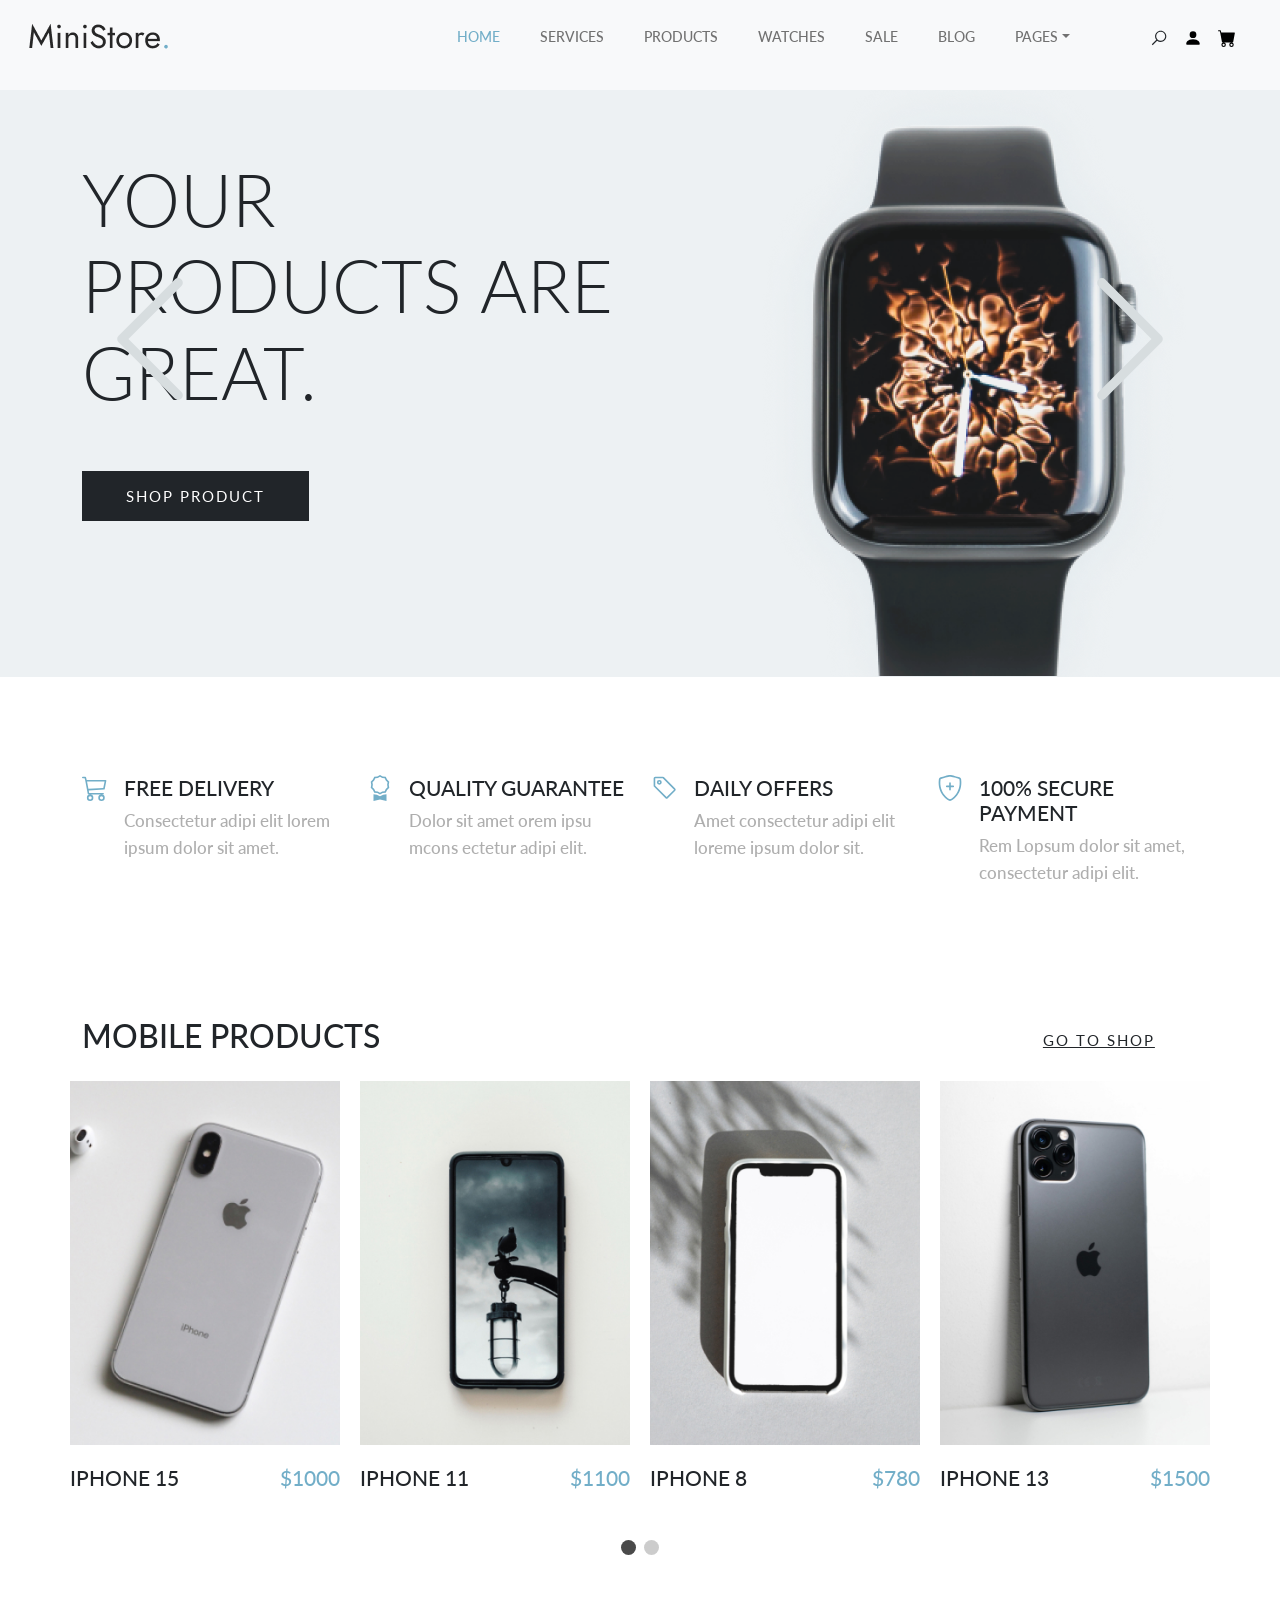
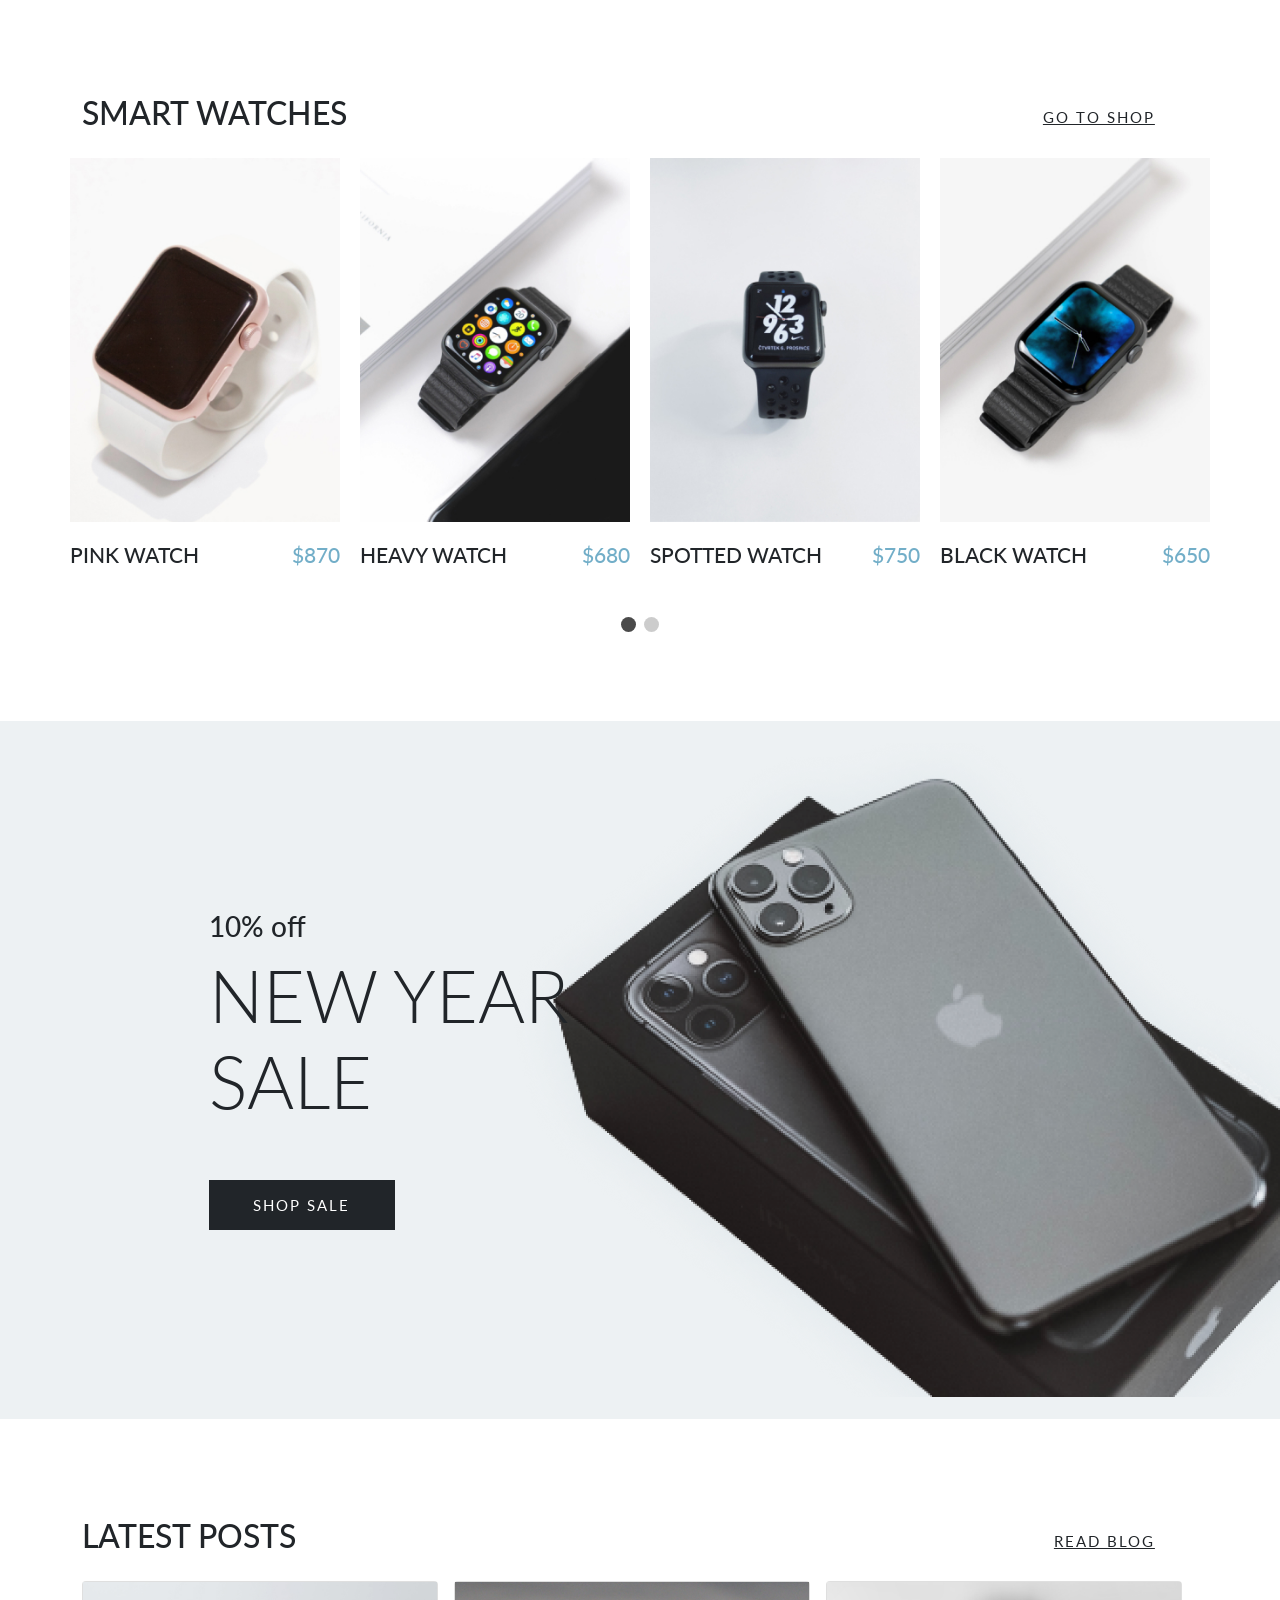
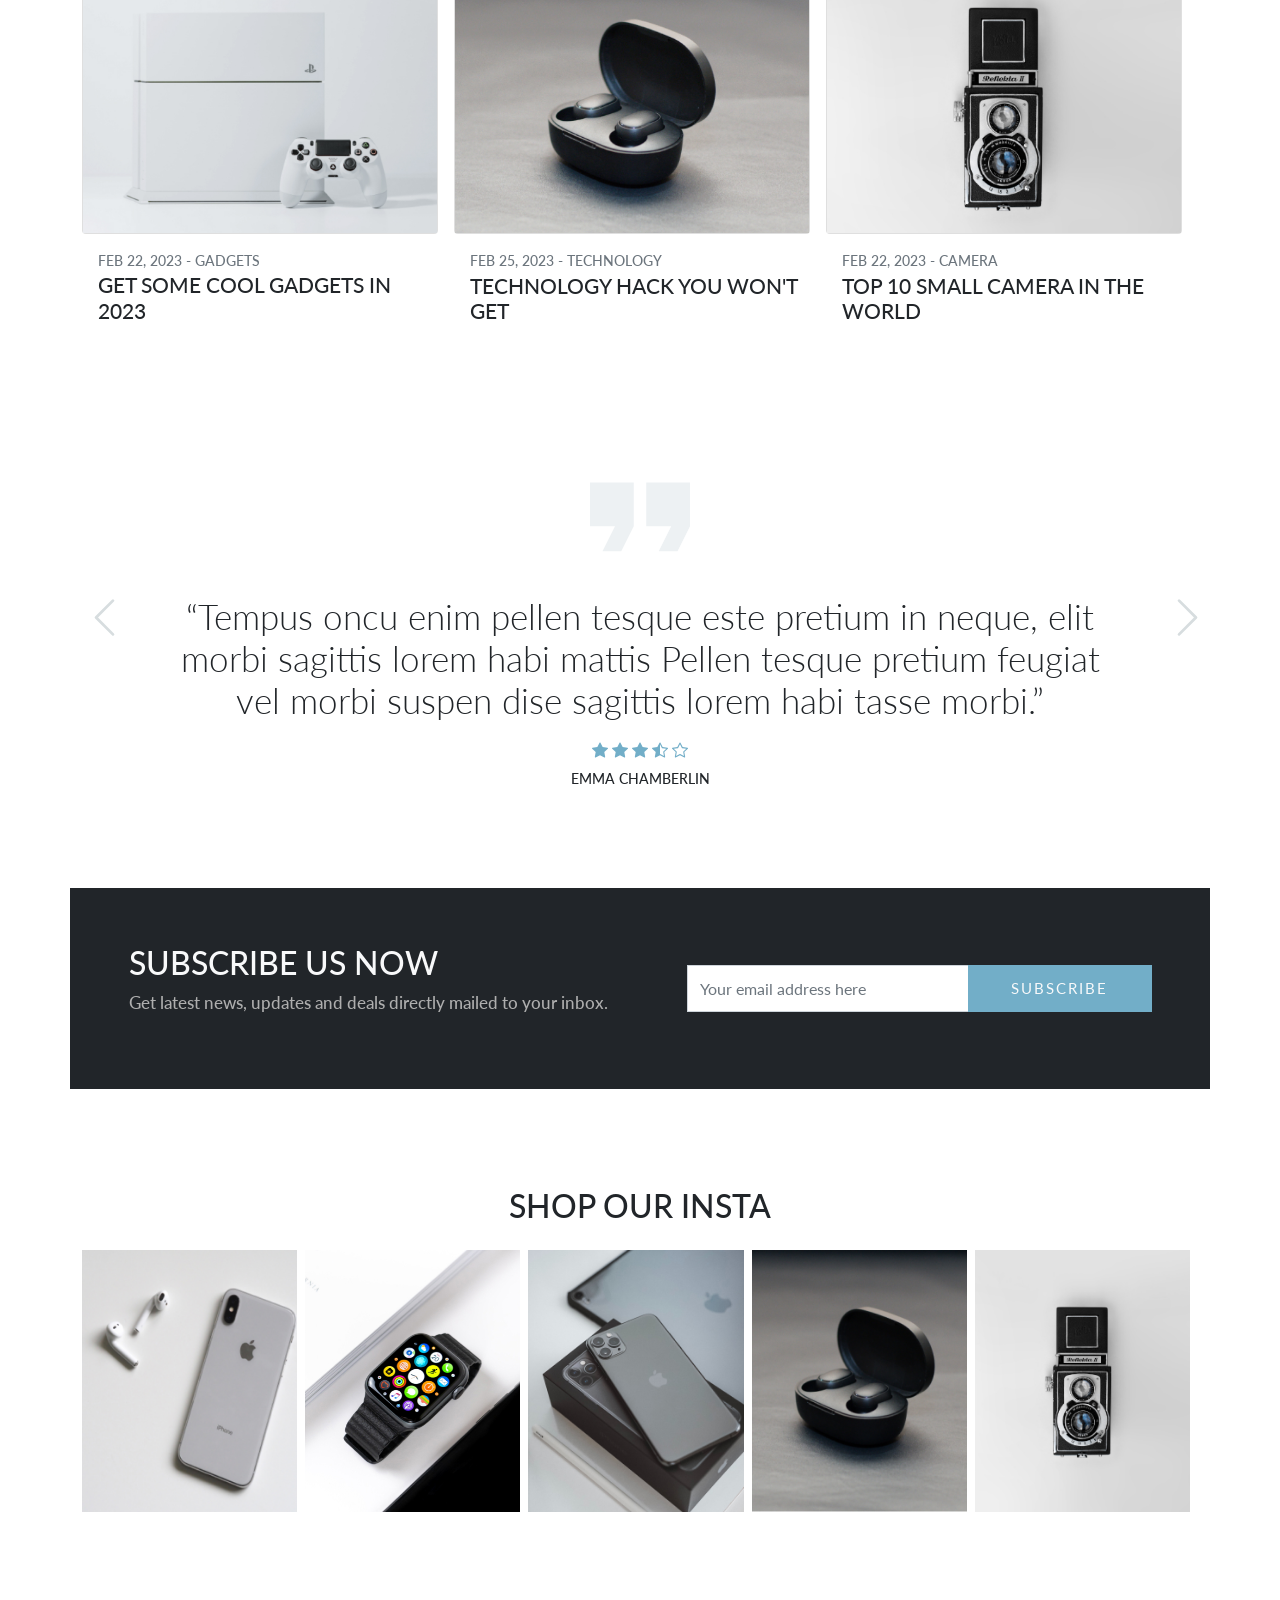
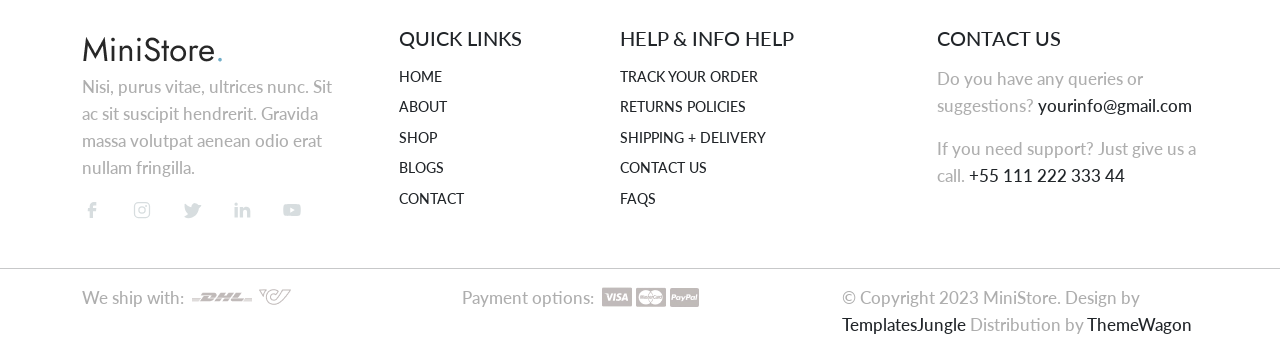
==== index.html @ c38bb68c "original website" ====
<!DOCTYPE html>
<html>
  <head>
    <title>FDU Store</title>
    <meta charset="utf-8" />
    <meta http-equiv="X-UA-Compatible" content="IE=edge" />
    <meta name="viewport" content="width=device-width, initial-scale=1.0" />
    <meta name="format-detection" content="telephone=no" />
    <meta name="apple-mobile-web-app-capable" content="yes" />
    <meta name="author" content="" />
    <meta name="keywords" content="" />
    <meta name="description" content="" />
    <link rel="stylesheet" type="text/css" href="css/bootstrap.min.css" />
    <link rel="stylesheet" type="text/css" href="style.css" />
    <link
      rel="stylesheet"
      href="https://cdn.jsdelivr.net/npm/swiper@9/swiper-bundle.min.css"
    />
    <link rel="preconnect" href="https://fonts.googleapis.com" />
    <link rel="preconnect" href="https://fonts.gstatic.com" crossorigin />
    <link
      href="https://fonts.googleapis.com/css2?family=Jost:wght@300;400;500&family=Lato:wght@300;400;700&display=swap"
      rel="stylesheet"
    />
    <!-- script
    ================================================== -->
    <script src="js/modernizr.js"></script>
  </head>
  <body
    data-bs-spy="scroll"
    data-bs-target="#navbar"
    data-bs-root-margin="0px 0px -40%"
    data-bs-smooth-scroll="true"
    tabindex="0"
  >
    <svg xmlns="http://www.w3.org/2000/svg" style="display: none">
      <symbol
        id="search"
        xmlns="http://www.w3.org/2000/svg"
        viewBox="0 0 32 32"
      >
        <title>Search</title>
        <path
          fill="currentColor"
          d="M19 3C13.488 3 9 7.488 9 13c0 2.395.84 4.59 2.25 6.313L3.281 27.28l1.439 1.44l7.968-7.969A9.922 9.922 0 0 0 19 23c5.512 0 10-4.488 10-10S24.512 3 19 3zm0 2c4.43 0 8 3.57 8 8s-3.57 8-8 8s-8-3.57-8-8s3.57-8 8-8z"
        />
      </symbol>
      <symbol xmlns="http://www.w3.org/2000/svg" id="user" viewBox="0 0 16 16">
        <path
          d="M3 14s-1 0-1-1 1-4 6-4 6 3 6 4-1 1-1 1H3Zm5-6a3 3 0 1 0 0-6 3 3 0 0 0 0 6Z"
        />
      </symbol>
      <symbol xmlns="http://www.w3.org/2000/svg" id="cart" viewBox="0 0 16 16">
        <path
          d="M0 1.5A.5.5 0 0 1 .5 1H2a.5.5 0 0 1 .485.379L2.89 3H14.5a.5.5 0 0 1 .491.592l-1.5 8A.5.5 0 0 1 13 12H4a.5.5 0 0 1-.491-.408L2.01 3.607 1.61 2H.5a.5.5 0 0 1-.5-.5zM5 12a2 2 0 1 0 0 4 2 2 0 0 0 0-4zm7 0a2 2 0 1 0 0 4 2 2 0 0 0 0-4zm-7 1a1 1 0 1 1 0 2 1 1 0 0 1 0-2zm7 0a1 1 0 1 1 0 2 1 1 0 0 1 0-2z"
        />
      </symbol>
      <svg
        xmlns="http://www.w3.org/2000/svg"
        id="chevron-left"
        viewBox="0 0 16 16"
      >
        <path
          fill-rule="evenodd"
          d="M11.354 1.646a.5.5 0 0 1 0 .708L5.707 8l5.647 5.646a.5.5 0 0 1-.708.708l-6-6a.5.5 0 0 1 0-.708l6-6a.5.5 0 0 1 .708 0z"
        />
      </svg>
      <symbol
        xmlns="http://www.w3.org/2000/svg"
        id="chevron-right"
        viewBox="0 0 16 16"
      >
        <path
          fill-rule="evenodd"
          d="M4.646 1.646a.5.5 0 0 1 .708 0l6 6a.5.5 0 0 1 0 .708l-6 6a.5.5 0 0 1-.708-.708L10.293 8 4.646 2.354a.5.5 0 0 1 0-.708z"
        />
      </symbol>
      <symbol
        xmlns="http://www.w3.org/2000/svg"
        id="cart-outline"
        viewBox="0 0 16 16"
      >
        <path
          d="M0 1.5A.5.5 0 0 1 .5 1H2a.5.5 0 0 1 .485.379L2.89 3H14.5a.5.5 0 0 1 .49.598l-1 5a.5.5 0 0 1-.465.401l-9.397.472L4.415 11H13a.5.5 0 0 1 0 1H4a.5.5 0 0 1-.491-.408L2.01 3.607 1.61 2H.5a.5.5 0 0 1-.5-.5zM3.102 4l.84 4.479 9.144-.459L13.89 4H3.102zM5 12a2 2 0 1 0 0 4 2 2 0 0 0 0-4zm7 0a2 2 0 1 0 0 4 2 2 0 0 0 0-4zm-7 1a1 1 0 1 1 0 2 1 1 0 0 1 0-2zm7 0a1 1 0 1 1 0 2 1 1 0 0 1 0-2z"
        />
      </symbol>
      <symbol
        xmlns="http://www.w3.org/2000/svg"
        id="quality"
        viewBox="0 0 16 16"
      >
        <path
          d="M9.669.864 8 0 6.331.864l-1.858.282-.842 1.68-1.337 1.32L2.6 6l-.306 1.854 1.337 1.32.842 1.68 1.858.282L8 12l1.669-.864 1.858-.282.842-1.68 1.337-1.32L13.4 6l.306-1.854-1.337-1.32-.842-1.68L9.669.864zm1.196 1.193.684 1.365 1.086 1.072L12.387 6l.248 1.506-1.086 1.072-.684 1.365-1.51.229L8 10.874l-1.355-.702-1.51-.229-.684-1.365-1.086-1.072L3.614 6l-.25-1.506 1.087-1.072.684-1.365 1.51-.229L8 1.126l1.356.702 1.509.229z"
        />
        <path
          d="M4 11.794V16l4-1 4 1v-4.206l-2.018.306L8 13.126 6.018 12.1 4 11.794z"
        />
      </symbol>
      <symbol
        xmlns="http://www.w3.org/2000/svg"
        id="price-tag"
        viewBox="0 0 16 16"
      >
        <path
          d="M6 4.5a1.5 1.5 0 1 1-3 0 1.5 1.5 0 0 1 3 0zm-1 0a.5.5 0 1 0-1 0 .5.5 0 0 0 1 0z"
        />
        <path
          d="M2 1h4.586a1 1 0 0 1 .707.293l7 7a1 1 0 0 1 0 1.414l-4.586 4.586a1 1 0 0 1-1.414 0l-7-7A1 1 0 0 1 1 6.586V2a1 1 0 0 1 1-1zm0 5.586 7 7L13.586 9l-7-7H2v4.586z"
        />
      </symbol>
      <symbol
        xmlns="http://www.w3.org/2000/svg"
        id="shield-plus"
        viewBox="0 0 16 16"
      >
        <path
          d="M5.338 1.59a61.44 61.44 0 0 0-2.837.856.481.481 0 0 0-.328.39c-.554 4.157.726 7.19 2.253 9.188a10.725 10.725 0 0 0 2.287 2.233c.346.244.652.42.893.533.12.057.218.095.293.118a.55.55 0 0 0 .101.025.615.615 0 0 0 .1-.025c.076-.023.174-.061.294-.118.24-.113.547-.29.893-.533a10.726 10.726 0 0 0 2.287-2.233c1.527-1.997 2.807-5.031 2.253-9.188a.48.48 0 0 0-.328-.39c-.651-.213-1.75-.56-2.837-.855C9.552 1.29 8.531 1.067 8 1.067c-.53 0-1.552.223-2.662.524zM5.072.56C6.157.265 7.31 0 8 0s1.843.265 2.928.56c1.11.3 2.229.655 2.887.87a1.54 1.54 0 0 1 1.044 1.262c.596 4.477-.787 7.795-2.465 9.99a11.775 11.775 0 0 1-2.517 2.453 7.159 7.159 0 0 1-1.048.625c-.28.132-.581.24-.829.24s-.548-.108-.829-.24a7.158 7.158 0 0 1-1.048-.625 11.777 11.777 0 0 1-2.517-2.453C1.928 10.487.545 7.169 1.141 2.692A1.54 1.54 0 0 1 2.185 1.43 62.456 62.456 0 0 1 5.072.56z"
        />
        <path
          d="M8 4.5a.5.5 0 0 1 .5.5v1.5H10a.5.5 0 0 1 0 1H8.5V9a.5.5 0 0 1-1 0V7.5H6a.5.5 0 0 1 0-1h1.5V5a.5.5 0 0 1 .5-.5z"
        />
      </symbol>
      <symbol
        xmlns="http://www.w3.org/2000/svg"
        id="star-fill"
        viewBox="0 0 16 16"
      >
        <path
          d="M3.612 15.443c-.386.198-.824-.149-.746-.592l.83-4.73L.173 6.765c-.329-.314-.158-.888.283-.95l4.898-.696L7.538.792c.197-.39.73-.39.927 0l2.184 4.327 4.898.696c.441.062.612.636.282.95l-3.522 3.356.83 4.73c.078.443-.36.79-.746.592L8 13.187l-4.389 2.256z"
        />
      </symbol>
      <symbol
        xmlns="http://www.w3.org/2000/svg"
        id="star-empty"
        viewBox="0 0 16 16"
      >
        <path
          d="M2.866 14.85c-.078.444.36.791.746.593l4.39-2.256 4.389 2.256c.386.198.824-.149.746-.592l-.83-4.73 3.522-3.356c.33-.314.16-.888-.282-.95l-4.898-.696L8.465.792a.513.513 0 0 0-.927 0L5.354 5.12l-4.898.696c-.441.062-.612.636-.283.95l3.523 3.356-.83 4.73zm4.905-2.767-3.686 1.894.694-3.957a.565.565 0 0 0-.163-.505L1.71 6.745l4.052-.576a.525.525 0 0 0 .393-.288L8 2.223l1.847 3.658a.525.525 0 0 0 .393.288l4.052.575-2.906 2.77a.565.565 0 0 0-.163.506l.694 3.957-3.686-1.894a.503.503 0 0 0-.461 0z"
        />
      </symbol>
      <symbol
        xmlns="http://www.w3.org/2000/svg"
        id="star-half"
        viewBox="0 0 16 16"
      >
        <path
          d="M5.354 5.119 7.538.792A.516.516 0 0 1 8 .5c.183 0 .366.097.465.292l2.184 4.327 4.898.696A.537.537 0 0 1 16 6.32a.548.548 0 0 1-.17.445l-3.523 3.356.83 4.73c.078.443-.36.79-.746.592L8 13.187l-4.389 2.256a.52.52 0 0 1-.146.05c-.342.06-.668-.254-.6-.642l.83-4.73L.173 6.765a.55.55 0 0 1-.172-.403.58.58 0 0 1 .085-.302.513.513 0 0 1 .37-.245l4.898-.696zM8 12.027a.5.5 0 0 1 .232.056l3.686 1.894-.694-3.957a.565.565 0 0 1 .162-.505l2.907-2.77-4.052-.576a.525.525 0 0 1-.393-.288L8.001 2.223 8 2.226v9.8z"
        />
      </symbol>
      <symbol xmlns="http://www.w3.org/2000/svg" id="quote" viewBox="0 0 24 24">
        <path
          fill="currentColor"
          d="m15 17l2-4h-4V6h7v7l-2 4h-3Zm-9 0l2-4H4V6h7v7l-2 4H6Z"
        />
      </symbol>
      <symbol
        xmlns="http://www.w3.org/2000/svg"
        id="facebook"
        viewBox="0 0 24 24"
      >
        <path
          fill="currentColor"
          d="M9.198 21.5h4v-8.01h3.604l.396-3.98h-4V7.5a1 1 0 0 1 1-1h3v-4h-3a5 5 0 0 0-5 5v2.01h-2l-.396 3.98h2.396v8.01Z"
        />
      </symbol>
      <symbol
        xmlns="http://www.w3.org/2000/svg"
        id="youtube"
        viewBox="0 0 32 32"
      >
        <path
          fill="currentColor"
          d="M29.41 9.26a3.5 3.5 0 0 0-2.47-2.47C24.76 6.2 16 6.2 16 6.2s-8.76 0-10.94.59a3.5 3.5 0 0 0-2.47 2.47A36.13 36.13 0 0 0 2 16a36.13 36.13 0 0 0 .59 6.74a3.5 3.5 0 0 0 2.47 2.47c2.18.59 10.94.59 10.94.59s8.76 0 10.94-.59a3.5 3.5 0 0 0 2.47-2.47A36.13 36.13 0 0 0 30 16a36.13 36.13 0 0 0-.59-6.74ZM13.2 20.2v-8.4l7.27 4.2Z"
        />
      </symbol>
      <symbol
        xmlns="http://www.w3.org/2000/svg"
        id="twitter"
        viewBox="0 0 256 256"
      >
        <path
          fill="currentColor"
          d="m245.66 77.66l-29.9 29.9C209.72 177.58 150.67 232 80 232c-14.52 0-26.49-2.3-35.58-6.84c-7.33-3.67-10.33-7.6-11.08-8.72a8 8 0 0 1 3.85-11.93c.26-.1 24.24-9.31 39.47-26.84a110.93 110.93 0 0 1-21.88-24.2c-12.4-18.41-26.28-50.39-22-98.18a8 8 0 0 1 13.65-4.92c.35.35 33.28 33.1 73.54 43.72V88a47.87 47.87 0 0 1 14.36-34.3A46.87 46.87 0 0 1 168.1 40a48.66 48.66 0 0 1 41.47 24H240a8 8 0 0 1 5.66 13.66Z"
        />
      </symbol>
      <symbol
        xmlns="http://www.w3.org/2000/svg"
        id="instagram"
        viewBox="0 0 256 256"
      >
        <path
          fill="currentColor"
          d="M128 80a48 48 0 1 0 48 48a48.05 48.05 0 0 0-48-48Zm0 80a32 32 0 1 1 32-32a32 32 0 0 1-32 32Zm48-136H80a56.06 56.06 0 0 0-56 56v96a56.06 56.06 0 0 0 56 56h96a56.06 56.06 0 0 0 56-56V80a56.06 56.06 0 0 0-56-56Zm40 152a40 40 0 0 1-40 40H80a40 40 0 0 1-40-40V80a40 40 0 0 1 40-40h96a40 40 0 0 1 40 40ZM192 76a12 12 0 1 1-12-12a12 12 0 0 1 12 12Z"
        />
      </symbol>
      <symbol
        xmlns="http://www.w3.org/2000/svg"
        id="linkedin"
        viewBox="0 0 24 24"
      >
        <path
          fill="currentColor"
          d="M6.94 5a2 2 0 1 1-4-.002a2 2 0 0 1 4 .002zM7 8.48H3V21h4V8.48zm6.32 0H9.34V21h3.94v-6.57c0-3.66 4.77-4 4.77 0V21H22v-7.93c0-6.17-7.06-5.94-8.72-2.91l.04-1.68z"
        />
      </symbol>
      <symbol
        xmlns="http://www.w3.org/2000/svg"
        id="nav-icon"
        viewBox="0 0 16 16"
      >
        <path
          d="M14 10.5a.5.5 0 0 0-.5-.5h-3a.5.5 0 0 0 0 1h3a.5.5 0 0 0 .5-.5zm0-3a.5.5 0 0 0-.5-.5h-7a.5.5 0 0 0 0 1h7a.5.5 0 0 0 .5-.5zm0-3a.5.5 0 0 0-.5-.5h-11a.5.5 0 0 0 0 1h11a.5.5 0 0 0 .5-.5z"
        />
      </symbol>
      <symbol xmlns="http://www.w3.org/2000/svg" id="close" viewBox="0 0 16 16">
        <path
          d="M2.146 2.854a.5.5 0 1 1 .708-.708L8 7.293l5.146-5.147a.5.5 0 0 1 .708.708L8.707 8l5.147 5.146a.5.5 0 0 1-.708.708L8 8.707l-5.146 5.147a.5.5 0 0 1-.708-.708L7.293 8 2.146 2.854Z"
        />
      </symbol>
      <symbol
        xmlns="http://www.w3.org/2000/svg"
        id="navbar-icon"
        viewBox="0 0 16 16"
      >
        <path
          d="M14 10.5a.5.5 0 0 0-.5-.5h-3a.5.5 0 0 0 0 1h3a.5.5 0 0 0 .5-.5zm0-3a.5.5 0 0 0-.5-.5h-7a.5.5 0 0 0 0 1h7a.5.5 0 0 0 .5-.5zm0-3a.5.5 0 0 0-.5-.5h-11a.5.5 0 0 0 0 1h11a.5.5 0 0 0 .5-.5z"
        />
      </symbol>
    </svg>

    <div class="search-popup">
      <div class="search-popup-container">
        <form role="search" method="get" class="search-form" action="">
          <input
            type="search"
            id="search-form"
            class="search-field"
            placeholder="Type and press enter"
            value=""
            name="s"
          />
          <button type="submit" class="search-submit">
            <svg class="search"><use xlink:href="#search"></use></svg>
          </button>
        </form>

        <h5 class="cat-list-title">Browse Categories</h5>

        <ul class="cat-list">
          <li class="cat-list-item">
            <a href="#" title="Mobile Phones">Mobile Phones</a>
          </li>
          <li class="cat-list-item">
            <a href="#" title="Smart Watches">Smart Watches</a>
          </li>
          <li class="cat-list-item">
            <a href="#" title="Headphones">Headphones</a>
          </li>
          <li class="cat-list-item">
            <a href="#" title="Accessories">Accessories</a>
          </li>
          <li class="cat-list-item">
            <a href="#" title="Monitors">Monitors</a>
          </li>
          <li class="cat-list-item">
            <a href="#" title="Speakers">Speakers</a>
          </li>
          <li class="cat-list-item">
            <a href="#" title="Memory Cards">Memory Cards</a>
          </li>
        </ul>
      </div>
    </div>

    <header
      id="header"
      class="site-header header-scrolled position-fixed text-black bg-light"
    >
      <nav id="header-nav" class="navbar navbar-expand-lg px-3 mb-3">
        <div class="container-fluid">
          <a class="navbar-brand" href="index.html">
            <img src="images/main-logo.png" class="logo" />
          </a>
          <button
            class="navbar-toggler d-flex d-lg-none order-3 p-2"
            type="button"
            data-bs-toggle="offcanvas"
            data-bs-target="#bdNavbar"
            aria-controls="bdNavbar"
            aria-expanded="false"
            aria-label="Toggle navigation"
          >
            <svg class="navbar-icon">
              <use xlink:href="#navbar-icon"></use>
            </svg>
          </button>
          <div
            class="offcanvas offcanvas-end"
            tabindex="-1"
            id="bdNavbar"
            aria-labelledby="bdNavbarOffcanvasLabel"
          >
            <div class="offcanvas-header px-4 pb-0">
              <a class="navbar-brand" href="index.html">
                <img src="images/main-logo.png" class="logo" />
              </a>
              <button
                type="button"
                class="btn-close btn-close-black"
                data-bs-dismiss="offcanvas"
                aria-label="Close"
                data-bs-target="#bdNavbar"
              ></button>
            </div>
            <div class="offcanvas-body">
              <ul
                id="navbar"
                class="navbar-nav text-uppercase justify-content-end align-items-center flex-grow-1 pe-3"
              >
                <li class="nav-item">
                  <a class="nav-link me-4 active" href="#billboard">Home</a>
                </li>
                <li class="nav-item">
                  <a class="nav-link me-4" href="#company-services">Services</a>
                </li>
                <li class="nav-item">
                  <a class="nav-link me-4" href="#mobile-products">Products</a>
                </li>
                <li class="nav-item">
                  <a class="nav-link me-4" href="#smart-watches">Watches</a>
                </li>
                <li class="nav-item">
                  <a class="nav-link me-4" href="#yearly-sale">Sale</a>
                </li>
                <li class="nav-item">
                  <a class="nav-link me-4" href="#latest-blog">Blog</a>
                </li>
                <li class="nav-item dropdown">
                  <a
                    class="nav-link me-4 dropdown-toggle link-dark"
                    data-bs-toggle="dropdown"
                    href="#"
                    role="button"
                    aria-expanded="false"
                    >Pages</a
                  >
                  <ul class="dropdown-menu">
                    <li>
                      <a href="about.html" class="dropdown-item">About</a>
                    </li>
                    <li>
                      <a href="blog.html" class="dropdown-item">Blog</a>
                    </li>
                    <li>
                      <a href="shop.html" class="dropdown-item">Shop</a>
                    </li>
                    <li>
                      <a href="cart.html" class="dropdown-item">Cart</a>
                    </li>
                    <li>
                      <a href="checkout.html" class="dropdown-item">Checkout</a>
                    </li>
                    <li>
                      <a href="single-post.html" class="dropdown-item"
                        >Single Post</a
                      >
                    </li>
                    <li>
                      <a href="single-product.html" class="dropdown-item"
                        >Single Product</a
                      >
                    </li>
                    <li>
                      <a href="contact.html" class="dropdown-item">Contact</a>
                    </li>
                  </ul>
                </li>
                <li class="nav-item">
                  <div class="user-items ps-5">
                    <ul class="d-flex justify-content-end list-unstyled">
                      <li class="search-item pe-3">
                        <a href="#" class="search-button">
                          <svg class="search">
                            <use xlink:href="#search"></use>
                          </svg>
                        </a>
                      </li>
                      <li class="pe-3">
                        <a href="#">
                          <svg class="user">
                            <use xlink:href="#user"></use>
                          </svg>
                        </a>
                      </li>
                      <li>
                        <a href="cart.html">
                          <svg class="cart">
                            <use xlink:href="#cart"></use>
                          </svg>
                        </a>
                      </li>
                    </ul>
                  </div>
                </li>
              </ul>
            </div>
          </div>
        </div>
      </nav>
    </header>
    <section
      id="billboard"
      class="position-relative overflow-hidden bg-light-blue"
    >
      <div class="swiper main-swiper">
        <div class="swiper-wrapper">
          <div class="swiper-slide">
            <div class="container">
              <div class="row d-flex align-items-center">
                <div class="col-md-6">
                  <div class="banner-content">
                    <h1 class="display-2 text-uppercase text-dark pb-5">
                      Your Products Are Great.
                    </h1>
                    <a
                      href="shop.html"
                      class="btn btn-medium btn-dark text-uppercase btn-rounded-none"
                      >Shop Product</a
                    >
                  </div>
                </div>
                <div class="col-md-5">
                  <div class="image-holder">
                    <img src="images/banner-image.png" alt="banner" />
                  </div>
                </div>
              </div>
            </div>
          </div>
          <div class="swiper-slide">
            <div class="container">
              <div class="row d-flex flex-wrap align-items-center">
                <div class="col-md-6">
                  <div class="banner-content">
                    <h1 class="display-2 text-uppercase text-dark pb-5">
                      Technology Hack You Won't Get
                    </h1>
                    <a
                      href="shop.html"
                      class="btn btn-medium btn-dark text-uppercase btn-rounded-none"
                      >Shop Product</a
                    >
                  </div>
                </div>
                <div class="col-md-5">
                  <div class="image-holder">
                    <img src="images/banner-image.png" alt="banner" />
                  </div>
                </div>
              </div>
            </div>
          </div>
        </div>
      </div>
      <div class="swiper-icon swiper-arrow swiper-arrow-prev">
        <svg class="chevron-left">
          <use xlink:href="#chevron-left" />
        </svg>
      </div>
      <div class="swiper-icon swiper-arrow swiper-arrow-next">
        <svg class="chevron-right">
          <use xlink:href="#chevron-right" />
        </svg>
      </div>
    </section>
    <section id="company-services" class="padding-large">
      <div class="container">
        <div class="row">
          <div class="col-lg-3 col-md-6 pb-3">
            <div class="icon-box d-flex">
              <div class="icon-box-icon pe-3 pb-3">
                <svg class="cart-outline">
                  <use xlink:href="#cart-outline" />
                </svg>
              </div>
              <div class="icon-box-content">
                <h3 class="card-title text-uppercase text-dark">
                  Free delivery
                </h3>
                <p>Consectetur adipi elit lorem ipsum dolor sit amet.</p>
              </div>
            </div>
          </div>
          <div class="col-lg-3 col-md-6 pb-3">
            <div class="icon-box d-flex">
              <div class="icon-box-icon pe-3 pb-3">
                <svg class="quality">
                  <use xlink:href="#quality" />
                </svg>
              </div>
              <div class="icon-box-content">
                <h3 class="card-title text-uppercase text-dark">
                  Quality guarantee
                </h3>
                <p>Dolor sit amet orem ipsu mcons ectetur adipi elit.</p>
              </div>
            </div>
          </div>
          <div class="col-lg-3 col-md-6 pb-3">
            <div class="icon-box d-flex">
              <div class="icon-box-icon pe-3 pb-3">
                <svg class="price-tag">
                  <use xlink:href="#price-tag" />
                </svg>
              </div>
              <div class="icon-box-content">
                <h3 class="card-title text-uppercase text-dark">
                  Daily offers
                </h3>
                <p>Amet consectetur adipi elit loreme ipsum dolor sit.</p>
              </div>
            </div>
          </div>
          <div class="col-lg-3 col-md-6 pb-3">
            <div class="icon-box d-flex">
              <div class="icon-box-icon pe-3 pb-3">
                <svg class="shield-plus">
                  <use xlink:href="#shield-plus" />
                </svg>
              </div>
              <div class="icon-box-content">
                <h3 class="card-title text-uppercase text-dark">
                  100% secure payment
                </h3>
                <p>Rem Lopsum dolor sit amet, consectetur adipi elit.</p>
              </div>
            </div>
          </div>
        </div>
      </div>
    </section>
    <section
      id="mobile-products"
      class="product-store position-relative padding-large no-padding-top"
    >
      <div class="container">
        <div class="row">
          <div class="display-header d-flex justify-content-between pb-3">
            <h2 class="display-7 text-dark text-uppercase">Mobile Products</h2>
            <div class="btn-right">
              <a
                href="shop.html"
                class="btn btn-medium btn-normal text-uppercase"
                >Go to Shop</a
              >
            </div>
          </div>
          <div class="swiper product-swiper">
            <div class="swiper-wrapper">
              <div class="swiper-slide">
                <div class="product-card position-relative">
                  <div class="image-holder">
                    <img
                      src="images/product-item1.jpg"
                      alt="product-item"
                      class="img-fluid"
                    />
                  </div>
                  <div class="cart-concern position-absolute">
                    <div class="cart-button d-flex">
                      <a href="#" class="btn btn-medium btn-black"
                        >Add to Cart<svg class="cart-outline">
                          <use xlink:href="#cart-outline"></use></svg
                      ></a>
                    </div>
                  </div>
                  <div
                    class="card-detail d-flex justify-content-between align-items-baseline pt-3"
                  >
                    <h3 class="card-title text-uppercase">
                      <a href="#">Iphone 15</a>
                    </h3>
                    <span class="item-price text-primary">$1000</span>
                  </div>
                </div>
              </div>
              <div class="swiper-slide">
                <div class="product-card position-relative">
                  <div class="image-holder">
                    <img
                      src="images/product-item2.jpg"
                      alt="product-item"
                      class="img-fluid"
                    />
                  </div>
                  <div class="cart-concern position-absolute">
                    <div class="cart-button d-flex">
                      <a href="#" class="btn btn-medium btn-black"
                        >Add to Cart<svg class="cart-outline">
                          <use xlink:href="#cart-outline"></use></svg
                      ></a>
                    </div>
                  </div>
                  <div
                    class="card-detail d-flex justify-content-between align-items-baseline pt-3"
                  >
                    <h3 class="card-title text-uppercase">
                      <a href="#">Iphone 11</a>
                    </h3>
                    <span class="item-price text-primary">$1100</span>
                  </div>
                </div>
              </div>
              <div class="swiper-slide">
                <div class="product-card position-relative">
                  <div class="image-holder">
                    <img
                      src="images/product-item3.jpg"
                      alt="product-item"
                      class="img-fluid"
                    />
                  </div>
                  <div class="cart-concern position-absolute">
                    <div class="cart-button d-flex">
                      <a href="#" class="btn btn-medium btn-black"
                        >Add to Cart<svg class="cart-outline">
                          <use xlink:href="#cart-outline"></use></svg
                      ></a>
                    </div>
                  </div>
                  <div
                    class="card-detail d-flex justify-content-between align-items-baseline pt-3"
                  >
                    <h3 class="card-title text-uppercase">
                      <a href="#">Iphone 8</a>
                    </h3>
                    <span class="item-price text-primary">$780</span>
                  </div>
                </div>
              </div>
              <div class="swiper-slide">
                <div class="product-card position-relative">
                  <div class="image-holder">
                    <img
                      src="images/product-item4.jpg"
                      alt="product-item"
                      class="img-fluid"
                    />
                  </div>
                  <div class="cart-concern position-absolute">
                    <div class="cart-button d-flex">
                      <a href="#" class="btn btn-medium btn-black"
                        >Add to Cart<svg class="cart-outline">
                          <use xlink:href="#cart-outline"></use></svg
                      ></a>
                    </div>
                  </div>
                  <div
                    class="card-detail d-flex justify-content-between align-items-baseline pt-3"
                  >
                    <h3 class="card-title text-uppercase">
                      <a href="#">Iphone 13</a>
                    </h3>
                    <span class="item-price text-primary">$1500</span>
                  </div>
                </div>
              </div>
              <div class="swiper-slide">
                <div class="product-card position-relative">
                  <div class="image-holder">
                    <img
                      src="images/product-item5.jpg"
                      alt="product-item"
                      class="img-fluid"
                    />
                  </div>
                  <div class="cart-concern position-absolute">
                    <div class="cart-button d-flex">
                      <a href="#" class="btn btn-medium btn-black"
                        >Add to Cart<svg class="cart-outline">
                          <use xlink:href="#cart-outline"></use></svg
                      ></a>
                    </div>
                  </div>
                  <div
                    class="card-detail d-flex justify-content-between align-items-baseline pt-3"
                  >
                    <h3 class="card-title text-uppercase">
                      <a href="#">Iphone 12</a>
                    </h3>
                    <span class="item-price text-primary">$1300</span>
                  </div>
                </div>
              </div>
            </div>
          </div>
        </div>
      </div>
      <div class="swiper-pagination position-absolute text-center"></div>
    </section>
    <section
      id="smart-watches"
      class="product-store padding-large position-relative"
    >
      <div class="container">
        <div class="row">
          <div class="display-header d-flex justify-content-between pb-3">
            <h2 class="display-7 text-dark text-uppercase">Smart Watches</h2>
            <div class="btn-right">
              <a
                href="shop.html"
                class="btn btn-medium btn-normal text-uppercase"
                >Go to Shop</a
              >
            </div>
          </div>
          <div class="swiper product-watch-swiper">
            <div class="swiper-wrapper">
              <div class="swiper-slide">
                <div class="product-card position-relative">
                  <div class="image-holder">
                    <img
                      src="images/product-item6.jpg"
                      alt="product-item"
                      class="img-fluid"
                    />
                  </div>
                  <div class="cart-concern position-absolute">
                    <div class="cart-button d-flex">
                      <a href="#" class="btn btn-medium btn-black"
                        >Add to Cart<svg class="cart-outline">
                          <use xlink:href="#cart-outline"></use></svg
                      ></a>
                    </div>
                  </div>
                  <div
                    class="card-detail d-flex justify-content-between align-items-baseline pt-3"
                  >
                    <h3 class="card-title text-uppercase">
                      <a href="#">Pink watch</a>
                    </h3>
                    <span class="item-price text-primary">$870</span>
                  </div>
                </div>
              </div>
              <div class="swiper-slide">
                <div class="product-card position-relative">
                  <div class="image-holder">
                    <img
                      src="images/product-item7.jpg"
                      alt="product-item"
                      class="img-fluid"
                    />
                  </div>
                  <div class="cart-concern position-absolute">
                    <div class="cart-button d-flex">
                      <a href="#" class="btn btn-medium btn-black"
                        >Add to Cart<svg class="cart-outline">
                          <use xlink:href="#cart-outline"></use></svg
                      ></a>
                    </div>
                  </div>
                  <div
                    class="card-detail d-flex justify-content-between align-items-baseline pt-3"
                  >
                    <h3 class="card-title text-uppercase">
                      <a href="#">Heavy watch</a>
                    </h3>
                    <span class="item-price text-primary">$680</span>
                  </div>
                </div>
              </div>
              <div class="swiper-slide">
                <div class="product-card position-relative">
                  <div class="image-holder">
                    <img
                      src="images/product-item8.jpg"
                      alt="product-item"
                      class="img-fluid"
                    />
                  </div>
                  <div class="cart-concern position-absolute">
                    <div class="cart-button d-flex">
                      <a href="#" class="btn btn-medium btn-black"
                        >Add to Cart<svg class="cart-outline">
                          <use xlink:href="#cart-outline"></use></svg
                      ></a>
                    </div>
                  </div>
                  <div
                    class="card-detail d-flex justify-content-between align-items-baseline pt-3"
                  >
                    <h3 class="card-title text-uppercase">
                      <a href="#">spotted watch</a>
                    </h3>
                    <span class="item-price text-primary">$750</span>
                  </div>
                </div>
              </div>
              <div class="swiper-slide">
                <div class="product-card position-relative">
                  <div class="image-holder">
                    <img
                      src="images/product-item9.jpg"
                      alt="product-item"
                      class="img-fluid"
                    />
                  </div>
                  <div class="cart-concern position-absolute">
                    <div class="cart-button d-flex">
                      <a href="#" class="btn btn-medium btn-black"
                        >Add to Cart<svg class="cart-outline">
                          <use xlink:href="#cart-outline"></use></svg
                      ></a>
                    </div>
                  </div>
                  <div
                    class="card-detail d-flex justify-content-between align-items-baseline pt-3"
                  >
                    <h3 class="card-title text-uppercase">
                      <a href="#">black watch</a>
                    </h3>
                    <span class="item-price text-primary">$650</span>
                  </div>
                </div>
              </div>
              <div class="swiper-slide">
                <div class="product-card position-relative">
                  <div class="image-holder">
                    <img
                      src="images/product-item10.jpg"
                      alt="product-item"
                      class="img-fluid"
                    />
                  </div>
                  <div class="cart-concern position-absolute">
                    <div class="cart-button d-flex">
                      <a href="#" class="btn btn-medium btn-black"
                        >Add to Cart<svg class="cart-outline">
                          <use xlink:href="#cart-outline"></use></svg
                      ></a>
                    </div>
                  </div>
                  <div class="card-detail d-flex justify-content-between pt-3">
                    <h3 class="card-title text-uppercase">
                      <a href="#">black watch</a>
                    </h3>
                    <span class="item-price text-primary">$750</span>
                  </div>
                </div>
              </div>
            </div>
          </div>
        </div>
      </div>
      <div class="swiper-pagination position-absolute text-center"></div>
    </section>
    <section
      id="yearly-sale"
      class="bg-light-blue overflow-hidden mt-5 padding-xlarge"
      style="
        background-image: url('images/single-image1.png');
        background-position: right;
        background-repeat: no-repeat;
      "
    >
      <div class="row d-flex flex-wrap align-items-center">
        <div class="col-md-6 col-sm-12">
          <div class="text-content offset-4 padding-medium">
            <h3>10% off</h3>
            <h2 class="display-2 pb-5 text-uppercase text-dark">
              New year sale
            </h2>
            <a
              href="shop.html"
              class="btn btn-medium btn-dark text-uppercase btn-rounded-none"
              >Shop Sale</a
            >
          </div>
        </div>
        <div class="col-md-6 col-sm-12"></div>
      </div>
    </section>
    <section id="latest-blog" class="padding-large">
      <div class="container">
        <div class="row">
          <div class="display-header d-flex justify-content-between pb-3">
            <h2 class="display-7 text-dark text-uppercase">Latest Posts</h2>
            <div class="btn-right">
              <a
                href="blog.html"
                class="btn btn-medium btn-normal text-uppercase"
                >Read Blog</a
              >
            </div>
          </div>
          <div class="post-grid d-flex flex-wrap justify-content-between">
            <div class="col-lg-4 col-sm-12">
              <div class="card border-none me-3">
                <div class="card-image">
                  <img src="images/post-item1.jpg" alt="" class="img-fluid" />
                </div>
              </div>
              <div class="card-body text-uppercase">
                <div class="card-meta text-muted">
                  <span class="meta-date">feb 22, 2023</span>
                  <span class="meta-category">- Gadgets</span>
                </div>
                <h3 class="card-title">
                  <a href="#">Get some cool gadgets in 2023</a>
                </h3>
              </div>
            </div>
            <div class="col-lg-4 col-sm-12">
              <div class="card border-none me-3">
                <div class="card-image">
                  <img src="images/post-item2.jpg" alt="" class="img-fluid" />
                </div>
              </div>
              <div class="card-body text-uppercase">
                <div class="card-meta text-muted">
                  <span class="meta-date">feb 25, 2023</span>
                  <span class="meta-category">- Technology</span>
                </div>
                <h3 class="card-title">
                  <a href="#">Technology Hack You Won't Get</a>
                </h3>
              </div>
            </div>
            <div class="col-lg-4 col-sm-12">
              <div class="card border-none me-3">
                <div class="card-image">
                  <img src="images/post-item3.jpg" alt="" class="img-fluid" />
                </div>
              </div>
              <div class="card-body text-uppercase">
                <div class="card-meta text-muted">
                  <span class="meta-date">feb 22, 2023</span>
                  <span class="meta-category">- Camera</span>
                </div>
                <h3 class="card-title">
                  <a href="#">Top 10 Small Camera In The World</a>
                </h3>
              </div>
            </div>
          </div>
        </div>
      </div>
    </section>
    <section id="testimonials" class="position-relative">
      <div class="container">
        <div class="row">
          <div class="review-content position-relative">
            <div
              class="swiper-icon swiper-arrow swiper-arrow-prev position-absolute d-flex align-items-center"
            >
              <svg class="chevron-left">
                <use xlink:href="#chevron-left" />
              </svg>
            </div>
            <div class="swiper testimonial-swiper">
              <div class="quotation text-center">
                <svg class="quote">
                  <use xlink:href="#quote" />
                </svg>
              </div>
              <div class="swiper-wrapper">
                <div
                  class="swiper-slide text-center d-flex justify-content-center"
                >
                  <div class="review-item col-md-10">
                    <i class="icon icon-review"></i>
                    <blockquote>
                      “Tempus oncu enim pellen tesque este pretium in neque,
                      elit morbi sagittis lorem habi mattis Pellen tesque
                      pretium feugiat vel morbi suspen dise sagittis lorem habi
                      tasse morbi.”
                    </blockquote>
                    <div class="rating">
                      <svg class="star star-fill">
                        <use xlink:href="#star-fill"></use>
                      </svg>
                      <svg class="star star-fill">
                        <use xlink:href="#star-fill"></use>
                      </svg>
                      <svg class="star star-fill">
                        <use xlink:href="#star-fill"></use>
                      </svg>
                      <svg class="star star-half">
                        <use xlink:href="#star-half"></use>
                      </svg>
                      <svg class="star star-empty">
                        <use xlink:href="#star-empty"></use>
                      </svg>
                    </div>
                    <div class="author-detail">
                      <div class="name text-dark text-uppercase pt-2">
                        Emma Chamberlin
                      </div>
                    </div>
                  </div>
                </div>
                <div
                  class="swiper-slide text-center d-flex justify-content-center"
                >
                  <div class="review-item col-md-10">
                    <i class="icon icon-review"></i>
                    <blockquote>
                      “A blog is a digital publication that can complement a
                      website or exist independently. A blog may include
                      articles, short posts, listicles, infographics, videos,
                      and other digital content.”
                    </blockquote>
                    <div class="rating">
                      <svg class="star star-fill">
                        <use xlink:href="#star-fill"></use>
                      </svg>
                      <svg class="star star-fill">
                        <use xlink:href="#star-fill"></use>
                      </svg>
                      <svg class="star star-fill">
                        <use xlink:href="#star-fill"></use>
                      </svg>
                      <svg class="star star-half">
                        <use xlink:href="#star-half"></use>
                      </svg>
                      <svg class="star star-empty">
                        <use xlink:href="#star-empty"></use>
                      </svg>
                    </div>
                    <div class="author-detail">
                      <div class="name text-dark text-uppercase pt-2">
                        Jennie Rose
                      </div>
                    </div>
                  </div>
                </div>
              </div>
            </div>
            <div
              class="swiper-icon swiper-arrow swiper-arrow-next position-absolute d-flex align-items-center"
            >
              <svg class="chevron-right">
                <use xlink:href="#chevron-right" />
              </svg>
            </div>
          </div>
        </div>
      </div>
      <div class="swiper-pagination"></div>
    </section>
    <section
      id="subscribe"
      class="container-grid padding-large position-relative overflow-hidden"
    >
      <div class="container">
        <div class="row">
          <div
            class="subscribe-content bg-dark d-flex flex-wrap justify-content-center align-items-center padding-medium"
          >
            <div class="col-md-6 col-sm-12">
              <div class="display-header pe-3">
                <h2 class="display-7 text-uppercase text-light">
                  Subscribe Us Now
                </h2>
                <p>
                  Get latest news, updates and deals directly mailed to your
                  inbox.
                </p>
              </div>
            </div>
            <div class="col-md-5 col-sm-12">
              <form class="subscription-form validate">
                <div class="input-group flex-wrap">
                  <input
                    class="form-control btn-rounded-none"
                    type="email"
                    name="EMAIL"
                    placeholder="Your email address here"
                    required=""
                  />
                  <button
                    class="btn btn-medium btn-primary text-uppercase btn-rounded-none"
                    type="submit"
                    name="subscribe"
                  >
                    Subscribe
                  </button>
                </div>
              </form>
            </div>
          </div>
        </div>
      </div>
    </section>
    <section
      id="instagram"
      class="padding-large overflow-hidden no-padding-top"
    >
      <div class="container">
        <div class="row">
          <div class="display-header text-uppercase text-dark text-center pb-3">
            <h2 class="display-7">Shop Our Insta</h2>
          </div>
          <div class="d-flex flex-wrap">
            <figure class="instagram-item pe-2">
              <a
                href="https://templatesjungle.com/"
                class="image-link position-relative"
              >
                <img
                  src="images/insta-item1.jpg"
                  alt="instagram"
                  class="insta-image"
                />
                <div
                  class="icon-overlay position-absolute d-flex justify-content-center"
                >
                  <svg class="instagram">
                    <use xlink:href="#instagram"></use>
                  </svg>
                </div>
              </a>
            </figure>
            <figure class="instagram-item pe-2">
              <a
                href="https://templatesjungle.com/"
                class="image-link position-relative"
              >
                <img
                  src="images/insta-item2.jpg"
                  alt="instagram"
                  class="insta-image"
                />
                <div
                  class="icon-overlay position-absolute d-flex justify-content-center"
                >
                  <svg class="instagram">
                    <use xlink:href="#instagram"></use>
                  </svg>
                </div>
              </a>
            </figure>
            <figure class="instagram-item pe-2">
              <a
                href="https://templatesjungle.com/"
                class="image-link position-relative"
              >
                <img
                  src="images/insta-item3.jpg"
                  alt="instagram"
                  class="insta-image"
                />
                <div
                  class="icon-overlay position-absolute d-flex justify-content-center"
                >
                  <svg class="instagram">
                    <use xlink:href="#instagram"></use>
                  </svg>
                </div>
              </a>
            </figure>
            <figure class="instagram-item pe-2">
              <a
                href="https://templatesjungle.com/"
                class="image-link position-relative"
              >
                <img
                  src="images/insta-item4.jpg"
                  alt="instagram"
                  class="insta-image"
                />
                <div
                  class="icon-overlay position-absolute d-flex justify-content-center"
                >
                  <svg class="instagram">
                    <use xlink:href="#instagram"></use>
                  </svg>
                </div>
              </a>
            </figure>
            <figure class="instagram-item pe-2">
              <a
                href="https://templatesjungle.com/"
                class="image-link position-relative"
              >
                <img
                  src="images/insta-item5.jpg"
                  alt="instagram"
                  class="insta-image"
                />
                <div
                  class="icon-overlay position-absolute d-flex justify-content-center"
                >
                  <svg class="instagram">
                    <use xlink:href="#instagram"></use>
                  </svg>
                </div>
              </a>
            </figure>
          </div>
        </div>
      </div>
    </section>
    <footer id="footer" class="overflow-hidden">
      <div class="container">
        <div class="row">
          <div class="footer-top-area">
            <div class="row d-flex flex-wrap justify-content-between">
              <div class="col-lg-3 col-sm-6 pb-3">
                <div class="footer-menu">
                  <img src="images/main-logo.png" alt="logo" />
                  <p>
                    Nisi, purus vitae, ultrices nunc. Sit ac sit suscipit
                    hendrerit. Gravida massa volutpat aenean odio erat nullam
                    fringilla.
                  </p>
                  <div class="social-links">
                    <ul class="d-flex list-unstyled">
                      <li>
                        <a href="#">
                          <svg class="facebook">
                            <use xlink:href="#facebook" />
                          </svg>
                        </a>
                      </li>
                      <li>
                        <a href="#">
                          <svg class="instagram">
                            <use xlink:href="#instagram" />
                          </svg>
                        </a>
                      </li>
                      <li>
                        <a href="#">
                          <svg class="twitter">
                            <use xlink:href="#twitter" />
                          </svg>
                        </a>
                      </li>
                      <li>
                        <a href="#">
                          <svg class="linkedin">
                            <use xlink:href="#linkedin" />
                          </svg>
                        </a>
                      </li>
                      <li>
                        <a href="#">
                          <svg class="youtube">
                            <use xlink:href="#youtube" />
                          </svg>
                        </a>
                      </li>
                    </ul>
                  </div>
                </div>
              </div>
              <div class="col-lg-2 col-sm-6 pb-3">
                <div class="footer-menu text-uppercase">
                  <h5 class="widget-title pb-2">Quick Links</h5>
                  <ul class="menu-list list-unstyled text-uppercase">
                    <li class="menu-item pb-2">
                      <a href="#">Home</a>
                    </li>
                    <li class="menu-item pb-2">
                      <a href="#">About</a>
                    </li>
                    <li class="menu-item pb-2">
                      <a href="#">Shop</a>
                    </li>
                    <li class="menu-item pb-2">
                      <a href="#">Blogs</a>
                    </li>
                    <li class="menu-item pb-2">
                      <a href="#">Contact</a>
                    </li>
                  </ul>
                </div>
              </div>
              <div class="col-lg-3 col-sm-6 pb-3">
                <div class="footer-menu text-uppercase">
                  <h5 class="widget-title pb-2">Help & Info Help</h5>
                  <ul class="menu-list list-unstyled">
                    <li class="menu-item pb-2">
                      <a href="#">Track Your Order</a>
                    </li>
                    <li class="menu-item pb-2">
                      <a href="#">Returns Policies</a>
                    </li>
                    <li class="menu-item pb-2">
                      <a href="#">Shipping + Delivery</a>
                    </li>
                    <li class="menu-item pb-2">
                      <a href="#">Contact Us</a>
                    </li>
                    <li class="menu-item pb-2">
                      <a href="#">Faqs</a>
                    </li>
                  </ul>
                </div>
              </div>
              <div class="col-lg-3 col-sm-6 pb-3">
                <div class="footer-menu contact-item">
                  <h5 class="widget-title text-uppercase pb-2">Contact Us</h5>
                  <p>
                    Do you have any queries or suggestions?
                    <a href="mailto:">yourinfo@gmail.com</a>
                  </p>
                  <p>
                    If you need support? Just give us a call.
                    <a href="">+55 111 222 333 44</a>
                  </p>
                </div>
              </div>
            </div>
          </div>
        </div>
      </div>
      <hr />
    </footer>
    <div id="footer-bottom">
      <div class="container">
        <div class="row d-flex flex-wrap justify-content-between">
          <div class="col-md-4 col-sm-6">
            <div class="Shipping d-flex">
              <p>We ship with:</p>
              <div class="card-wrap ps-2">
                <img src="images/dhl.png" alt="visa" />
                <img src="images/shippingcard.png" alt="mastercard" />
              </div>
            </div>
          </div>
          <div class="col-md-4 col-sm-6">
            <div class="payment-method d-flex">
              <p>Payment options:</p>
              <div class="card-wrap ps-2">
                <img src="images/visa.jpg" alt="visa" />
                <img src="images/mastercard.jpg" alt="mastercard" />
                <img src="images/paypal.jpg" alt="paypal" />
              </div>
            </div>
          </div>
          <div class="col-md-4 col-sm-6">
            <div class="copyright">
              <p>
                © Copyright 2023 MiniStore. Design by
                <a href="https://templatesjungle.com/">TemplatesJungle</a>
                Distribution by <a href="https://themewagon.com">ThemeWagon</a>
              </p>
            </div>
          </div>
        </div>
      </div>
    </div>
    <script src="js/jquery-1.11.0.min.js"></script>
    <script src="https://cdn.jsdelivr.net/npm/swiper/swiper-bundle.min.js"></script>
    <script type="text/javascript" src="js/bootstrap.bundle.min.js"></script>
    <script type="text/javascript" src="js/plugins.js"></script>
    <script type="text/javascript" src="js/script.js"></script>
  </body>
</html>
---- style.css ----
/*
Theme Name: Ministore
Theme URI: 
Author: 
Author URI: 
Description: Ministore is specially designed product packaged for Ministore by Moksha.
Version: 
*/

/*--------------------------------------------------------------
This is main CSS file that contains custom style rules used in this template
--------------------------------------------------------------*/

/*------------------------------------*\
    Table of contents
\*------------------------------------*/

/*------------------------------------------------

CSS STRUCTURE:

    
/*--------------------------------------------------------------
/** 1. VARIABLES
--------------------------------------------------------------*/
:root {
  --accent-color:             #717171;
  --white-color:              #fff;
  --black-color:              #000;
  --gray-color:               #F3F3F3;
  --gray-color-300:           #D8D8D8;
  --gray-color-500:           #AEAEAE;
  --gray-color-800:           #3A3A3A;
  --light-gray-color:         #D7DDDF;
  --primary-color:            #72AEC8;
  --bs-primary-rgb:           114,174,200;
  --light-color:              #f8f9fa;
  --dark-color:               #212529;
  --light-blue-color:         #EDF1F3;
  --navbar-color-color:       #131814;
  --swiper-theme-color:       #4A4A4A;
  --swiper-pagination-color:  #4A4A4A;

}

/* on mobile devices below 600px
 */
@media screen and (max-width: 600px) {
    :root {
        --header-height : 100px;
        --header-height-min   : 80px;
    }
}

/* Fonts */
:root {
    --body-font           : "Lato", sans-serif;
    --heading-font        : "Jost", sans-serif;
}

/*----------------------------------------------*/
/* 1 GENERAL TYPOGRAPHY */
/*----------------------------------------------*/

/* 1.1 General Styles
/*----------------------------------------------*/
*, *::before, *::after {
  -webkit-box-sizing: border-box;
  -moz-box-sizing: border-box;
  box-sizing: border-box;
}
html {
  box-sizing: border-box;
}
body {
  font-family: var(--body-font);
  font-size: 14px;
  font-weight: 500;
  line-height: 1.6;
  margin: 0;
}
p {
  font-size: 1.2em;
  color: var(--gray-color-500);
}
ul.inner-list li {
   font-size: 1.2em;
}
a {
  color: var(--dark-color);
  text-decoration: none;
  transition: 0.3s color ease-out;
}
a.light {
  color: var(--light-color);
}
a:hover {
  text-decoration: none;
  color: var(--primary-color);
}

/*------------ Background Color -----------*/
.bg-gray {
    background: var(--gray-color);
}
.bg-dark {
    background: var(--dark-color);
}
.bg-light {
    background: var(--light-color);
}
.bg-light-blue {
    background: var(--light-blue-color);
}

/* - Section Padding
--------------------------------------------------------------*/
.padding-xsmall {
  padding-top: 0.5em;
  padding-bottom: 0.5em;
}
.padding-small {
  padding-top: 2em;
  padding-bottom: 2em;
}
.padding-medium {
  padding-top: 4em;
  padding-bottom: 4em;
}
.padding-large {
  padding-top: 7em;
  padding-bottom: 7em;
}
.padding-xlarge {
  padding-top: 9.5em;
  padding-bottom: 9.5em;
}

/* no padding */
.no-padding-top {
  padding-top: 0 !important;
}
.no-padding-right {
  padding-right: 0 !important;
}
.no-padding-bottom {
  padding-bottom: 0 !important;
}
.no-padding-left {
  padding-left: 0 !important;
}
.no-padding-tb {
  padding-top: 0 !important;
  padding-bottom: 0 !important;
}
.no-padding-lr {
  padding-left: 0 !important;
  padding-right: 0 !important;
}
.no-gutter {
  padding: 0 !important;
}

/* no padding and margin */
.no-padding {
  padding: 0 !important;
}
.no-margin {
  margin: 0 !important;
}

/* - Section margin
--------------------------------------------------------------*/
.margin-small {
  margin-top: 3em;
  margin-bottom: 3em;
}
.margin-medium {
  margin-top: 5em;
  margin-bottom: 5em;
}
.margin-large {
  margin-top: 7em;
  margin-bottom: 7em;
}
.margin-xlarge {
  margin-top: 9em;
  margin-bottom: 9em;
}

@media only screen and (max-width: 768px) {
  .margin-small,
  .margin-medium,
  .margin-large {
    margin-top: 1em;
    margin-bottom: 1em;
  }
}


/* - Section Title
--------------------------------------------------------------*/
h3.card-title,
h3.cart-title {
   font-size: 1.5em;
}

/* - Section width
--------------------------------------------------------------*/
.u-full-width {
    width: 100%;
    border: none;
}

/*--------------------------------------------------------------
/** 2.10 Buttons
--------------------------------------------------------------*/
/* - Button Sizes
------------------------------------------------------------- */
.btn.btn-small {
  padding: 0.8em 1.8em;
  font-size: 0.65em;
}
.btn.btn-medium {
  padding: 0.8em 2.8em;
  font-size: 1.1em;
  letter-spacing: 2px;
}
.btn.btn-large {
  padding: 2.4em 5.1em;
  font-size: 1.8em;
}

/* - Button Shapes
------------------------------------------------------------- */
.btn.btn-rounded,
.btn.btn-rounded::after {
  border-radius: 6px;
}
.btn.btn-pill,
.btn.btn-pill::after {
  border-radius: 2em;
}
/* button outline */
.btn.btn-outline-dark,
.btn.btn-outline-light,
.btn.btn-outline-accent {
  background: transparent;
  text-shadow: none;
  box-shadow: none;
}
.btn.btn-outline-dark:hover::after,
.btn.btn-outline-light:hover::after {
  background-color: transparent;
}
.btn.btn-outline-dark {
  border-color: rgba(0,0,0,1);
  color: var(--dark-color);
}
.btn.btn-outline-dark:hover {
  background: var(--dark-color);
  color: var(--light-color);
}
.btn.btn-outline-light {
  border-color: rgba(255,255,255,0.5);
  color: var(--light-color);
}
.btn.btn-outline-light:hover {
  background: var(--primary-color);
  color: var(--light-color);
  border-color: var(--primary-color);
}
.btn.btn-outline-accent {
  background: transparent;
  border-color: var(--accent-color);
  color: var(--dark-color);
}
.btn.btn-outline-accent:hover {
  border-color: var(--dark-color);
  color: var(--dark-color) !important;
}
.btn.btn-full {
  display: block;
  margin: .85em 0;
  width: 100%;
  letter-spacing: 0.12em;
}

/* no border radius */
.btn-rounded-none,
.btn-rounded-none::after {
  border-radius: 0;
}

/* - Buttons Color Scheme
------------------------------------------------------------- */
.btn.btn-normal {
  text-decoration: underline;
  border: none;
}
.btn.btn-normal:hover {
  text-decoration: none;
}
.btn.btn-accent {
  color: var(--light-color);
  background-color: var(--accent-color);
  border: none;
}
.btn.btn-accent:hover {
  color: var(--light-color) !important;
  background-color: var(--primary-color);
}
.btn.btn-black {
  background-color: var(--dark-color);
  color: var(--light-color);
  border: none;
}
.btn.btn-black:hover {
  background-color: var(--primary-color);
  color: var(--light-color);
}
.btn.btn-light {
  background-color: var(--light-color);
  color: var(--dark-color);
  border: none;
}
.btn.btn-light:hover {
  background-color: var(--primary-color);
  color: var(--light-color);
}
.btn.btn-primary {
  background: var(--primary-color);
  color: var(--light-color);
  border: none;
}
.btn.btn-primary:hover {
  background-color: var(--dark-color);
  color: var(--light-color);
}

/* - Buttons Aligns
------------------------------------------------------------- */
.btn-left {
  text-align: left;
  display: block;
}
.btn-center {
  text-align: center;
  display: block;
}
.btn-right {
  text-align: right;
  display: block;
}

/*----------------------------------------------*/
/* 2 SITE STRUCTURE */
/*----------------------------------------------*/

/* - Search Bar
------------------------------------------------------------- */
.search-box {
    background: var(--gray-color);
    position: relative;
}
.close-button {
    position: absolute;
    top: 20px;
    right: 120px;
    cursor: pointer;
    z-index: 9;
}
.search-box input.search-input {
    font-size: 1.3em;
    width: 70%;
    height: 30px;
    padding: 25px;
    border-radius: 80px;
    border-color: rgb(0 0 0 / 25%);
    background: transparent;
}
.search-box svg {
    width: 22px;
    height: 22px;
    color: var(--primary-color);
}
.search-box svg.search {
    margin-left: -50px;
}


/** Search Form
--------------------------------------------------------------*/
.search-form input[type="search"].search-field {
  border: none;
  background: #f1f1f1;
  width: 100%;
  border-radius: 50px;
  padding: 10px 40px;
}
.search-form input[type="search"].search-field::focus {
  border-color: #af9aaa;
}
.search-form button {
  position: absolute;
  top: 6px;
  right: 9px;
  background: transparent;
  border: none;
}

/** Search Popup
--------------------------------------------------------------*/
.search-popup {
  background-color: #fff;
  position: fixed;
  left: 0;
  top: 0;
  width: 100%;
  height: 100%;
  opacity: 0;
  visibility: hidden;
  z-index: 9999;
  -webkit-transition: opacity 0.3s 0s, visibility 0s 0.3s;
  -moz-transition: opacity 0.3s 0s, visibility 0s 0.3s;
  transition: opacity 0.3s 0s, visibility 0s 0.3s;
}
.search-popup.is-visible {
  opacity: 1;
  visibility: visible;
  cursor: -webkit-image-set(url("data:image/svg+xml;charset=utf8,%3Csvg xmlns='http://www.w3.org/2000/svg' width='20' height='20' viewBox='0 0 20 20'%3E%3Cpath fill='%23FFF' d='M20 1l-1-1-9 9-9-9-1 1 9 9-9 9 1 1 9-9 9 9 1-1-9-9'/%3E%3C/svg%3E") 1x, url("data:image/svg+xml;charset=utf8,%3Csvg xmlns='http://www.w3.org/2000/svg' width='20' height='20' viewBox='0 0 20 20'%3E%3Cpath fill='%23000' d='M20 1l-1-1-9 9-9-9-1 1 9 9-9 9 1 1 9-9 9 9 1-1-9-9'/%3E%3C/svg%3E") 2x), pointer;
  cursor: url("data:image/svg+xml;charset=utf8,%3Csvg xmlns='http://www.w3.org/2000/svg' width='20' height='20' viewBox='0 0 20 20'%3E%3Cpath fill='%23000' d='M20 1l-1-1-9 9-9-9-1 1 9 9-9 9 1 1 9-9 9 9 1-1-9-9'/%3E%3C/svg%3E"), pointer;
  -webkit-transition: opacity 0.3s 0s, visibility 0s 0s;
  -moz-transition: opacity 0.3s 0s, visibility 0s 0s;
  transition: opacity 0.3s 0s, visibility 0s 0s;
}
.search-popup-container {
  background-color: transparent;
  position: relative;
  top: 50%;
  margin: 0 auto;
  padding: 0;
  width: 90%;
  max-width: 800px;
  text-align: center;
  box-shadow: none;
  cursor: default;
  -webkit-transform: translateY(-40px);
  transform: translateY(-40px);
  -webkit-backface-visibility: hidden;
  -webkit-transition-property: -webkit-transform;
  transition-property: transform;
  -webkit-transition-duration: 0.3s;
  transition-duration: 0.3s;
}
.is-visible .search-popup-container {
  -webkit-transform: translateY(-50%);
  transform: translateY(-50%);
}
.search-popup-form {
  position: relative;
  margin: 0 0 3em 0;
}
.search-popup-form .form-control {
  padding: 0 0 .375em 0;
  font-size: 2em;
}
.search-popup-form #search-popup-submit {
  display: none;
}
.search-popup .search-popup-close {
  display: block;
  position: absolute;
  top: 2em;
  right: 2em;
  margin: -0.5em;
  padding: 0.5em;
  line-height: 0;
}
.search-popup .search-popup-close:hover {
  -webkit-transform: rotate(90deg);
  -ms-transform: rotate(90deg);
  transform: rotate(90deg);
}
.search-popup .search-popup-close i {
  display: block;
  position: relative;
  width: 1em;
  height: 1em;
  fill: rgba(0,0,0,0.5);
}
.search-popup .search-popup-close:hover i {
  fill: rgba(0,0,0,1);
}
.search-popup .cat-list-title {
  margin-top: 40px;
  margin-bottom: 10px;
  font-size: 0.6em;
  font-weight: normal;
  text-transform: uppercase;
  letter-spacing: 0.1em;
}
.search-popup .cat-list {
  margin: 0;
  list-style-type: none;
}
.search-popup .cat-list-item {
  display: inline-block;
  margin-bottom: 0;
  letter-spacing: 0.015em;
  font-size: 2em;
}
.search-popup .cat-list-item a {
  position: relative;
}
.search-popup .cat-list-item a::after {
  background: none repeat scroll 0 0 #fff;
  content: "";
  height: 1px;
  border-bottom: 1px solid #ff9697;
  left: 0;
  opacity: 0;
  position: absolute;
  top: 100%;
  width: 100%;
  -webkit-transition: height 0.3s,opacity 0.3s,-webkit-transform 0.3s;
  transition: height 0.3s,opacity 0.3s,transform 0.3s;
  -webkit-transform: translateY(-5px);
  transform: translateY(-5px);
}
.search-popup .cat-list-item a:hover::after {
  height: 1px;
  opacity: 1;
  -webkit-transform: translateY(2px);
  transform: translateY(2px);
}
.search-popup .cat-list-item::after {
  content: "/";
  padding: 0 5px;
  line-height: 1;
  color: rgba(0, 0, 0, 0.5);
  vertical-align: text-top;
}
.search-popup .cat-list-item:last-child::after {
  display: none;
}

@media only screen and (max-width: 991px) {
  .search-popup .cat-list-item,
  .search-popup-form .form-control {
    font-size: 1.425em;
  }
}
@media only screen and (max-width: 767px) {
.search-popup .search-popup-close {
    top: 1em;
    right: 1em;
  }
}
@media only screen and (max-width: 575px) {
  .search-popup .cat-list-item,
  .search-popup-form .form-control {
    font-size: 1.125em;
  }
  .search-popup .search-popup-close {
    top: 1em;
    right: 1em;
  }
}

.search-popup input[type="search"] {
  font-size: 24px;
  height: 60px;
  padding: 26px;
}
.search-popup .search-form button {
  top: 12px;
  right: 15px;
}
.search-popup .search-form button svg {
  height: 28px;
  width: 28px;
}


/* 1. Header
/*----------------------------------------------*/
.site-header {
    position: fixed;
    width: 100%;
    z-index: 10;
    transition: background 0.3s ease-out;
}
.navbar-toggler svg.navbar-icon {
    width: 50px;
    height: 50px;
}
.navbar-nav .nav-item a.nav-link {
    color: var(--accent-color);
}
.navbar-nav .nav-item a.nav-link.active, 
.navbar-nav .nav-item a.nav-link:focus, 
.navbar-nav .nav-item a.nav-link:hover {
    color: var(--primary-color);
}

/*------------ Offcanvas -------------- */
#header-nav .navbar-toggler:focus {
    box-shadow: none;
}
#header-nav .offcanvas.show {
    z-index: 9999;
    background-color: var(--light-blue-color);
}
#header-nav .offcanvas-end {
    width: 500px;
}
.offcanvas.show .nav-item a.nav-link {
    font-size: 2em;
}
.offcanvas.show .offcanvas-body .navbar-nav {
    align-items: unset!important;
    padding-left: 20px;
}

/*------------ Top User Icons -----------*/
.site-header .user-items svg {
    width: 18px;
    height: 18px;
    cursor: pointer;
}

@media only screen and (max-width: 991px) {
  #navbar .user-items {
    display: none;
  }
}


/* 2. Billboard
/*----------------------------------------------*/
/*------------Swiper Arrow -----------*/
#billboard .swiper-arrow {
    position: absolute;
    top: 0;
    bottom: 0;
    z-index: 2;
    display: flex;
    align-items: center;
}
.swiper-icon.swiper-arrow svg {
    fill: var(--light-gray-color);
}
.swiper-icon.swiper-arrow:hover svg,
.swiper-icon.swiper-arrow:focus svg {
    fill: var(--primary-color);
}
#billboard .swiper-arrow.swiper-arrow-prev {
    left: 0;
}
#billboard .swiper-arrow.swiper-arrow-next {
    right: 0;
}

@media only screen and (max-width: 767px) {
  #billboard .banner-content {
      margin-top: 210px;
  }
  #billboard .image-holder {
      margin-top: -390px;
      opacity: 0.3;
  }
  #billboard .swiper-arrow {
      top: 400px;
  }
}

/* 3. Icon Box - Company Services
/*----------------------------------------------*/
.icon-box .icon-box-icon svg {
    width: 26px;
    height: 26px;
    fill: var(--primary-color);
}

@media only screen and (max-width: 991px) {
  #company-services .icon-box {
    flex-wrap: wrap;
  }
}

/* 4. Product
/*----------------------------------------------*/
.product-store .product-card .cart-concern {
    bottom: 75px;
    width: 100%;
    display: flex;
    justify-content: center;
    cursor: pointer;
    text-transform: uppercase;
    transition: all 0.3s ease-out;
    opacity: 0;
}
.product-store .product-card:hover .cart-concern {
    bottom: 90px;
    opacity: 1;
}
.product-card .cart-concern svg {
    width: 16px;
    height: 16px;
    fill: var(--light-color);
    margin-left: 9px;
}
.product-card .card-detail span {
    font-size: 1.5em;
}

@media only screen and (max-width: 575px) {
  .product-store .product-card .card-detail {
      padding: 10px;
  }
}

/*------------Swiper Pagination -----------*/
.product-store .swiper-pagination.swiper-pagination-clickable.swiper-pagination-bullets.swiper-pagination-horizontal {
    bottom: 35px;
}
.swiper-pagination span.swiper-pagination-bullet {
    width: 15px;
    height: 15px;
}

/* 5. Testimonial
/*----------------------------------------------*/
.review-item blockquote {
    font-size: 2.5em;
    font-weight: 300;
    line-height: 1.2;
}
.rating svg.star {
    width: 16px;
    height: 16px;
    fill: var(--primary-color);
}
#testimonials .swiper-arrow svg {
    width: 45px;
    height: 45px;
    fill: var(--light-gray-color);
}
.review-content .swiper-arrow {
    top: 0;
    bottom: 0;
    z-index: 2;
}
.review-content .swiper-arrow.swiper-arrow-next {
    right: 0;
}
.review-content .quotation svg.quote {
    color: var(--light-blue-color);
}

@media only screen and (max-width: 767px) {
  #testimonials blockquote {
      font-size: 2em;
  }
  .review-content .swiper-arrow {
      bottom: -420px;
  }
}

/* 6. Subscribe
/*----------------------------------------------*/
.subscribe-content p {
   color: var(--gray-color-500);
}

@media only screen and (max-width: 1199px) {
  .subscription-form input.form-control,
  .subscription-form button {
      width: 100%;
      margin-bottom: 10px;
  }
}

/* 7. Instagram
/*----------------------------------------------*/
#instagram figure.instagram-item {
    width: 20%;
}
figure.instagram-item img.insta-image {
    width: 100%;
    height: 100%;
    object-fit: cover;
}
.instagram-item .icon-overlay {
    top: 30px;
    left: 0;
    width: 100%;
    height: auto;
    color: var(--light-color);
    opacity: 0;
    transition: 0.9s ease-out;
}
.instagram-item:hover .icon-overlay {
    top: 0;
    opacity: 1;
}
.instagram-item .icon-overlay svg.instagram {
    height: 50px;
}

@media only screen and (max-width: 767px) {
  #instagram figure.instagram-item {
      width: 30%;
  }
}

@media only screen and (max-width: 501px) {
  #instagram figure.instagram-item {
      width: 100%;
  }
}

/* 8. Footer
/*----------------------------------------------*/
/*------------ Social Icon -----------*/
.social-links svg {
    width: 20px;
    height: 20px;
    color: var(--light-gray-color);
}
.social-links svg:hover {
    color: var(--primary-color);
}
.social-links li {
  padding-right: 30px;
}


/* 9. About Us Page
/*----------------------------------------------*/
/*------------ Video Icon -----------*/
.video-item a {
    top: 0;
    right: 0;
    bottom: 0;
    left: 0;
}
.video-item svg.video-player {
    width: 80px;
    height: 80px;
    padding: 19px;
    border-radius: 50%;
}

/* - Shop Page
--------------------------------------------------------------*/
/* ----------- Search Bar -----------*/
.shopify-grid select#input-sort {
    font-size: 1.2em;
    color: var(--dark-grey-color);
    border: none;
    padding: 0;
    text-align: center;
}

/* ----------- SideBar -----------*/
.sidebar input.search-field {
    width: 290px;
    height: 50px;
    box-shadow: 5px 5px 15px 5px #eee;
    border: 1px solid #eee;
    padding-left: 20px;
    outline-offset: 0;
}
.sidebar .search-icon {
    padding: 14px;
}
.sidebar svg.search {
    width: 20px;
    height: 20px;
}
.sidebar h5.widget-title {
    font-size: 1.4em;
    margin-bottom: 15px;
}
.sidebar .sidebar-list li {
    font-size: 1.2em;
}
.sidebar .sidebar-list li a {
    color: var(--dark-30);
}
.sidebar .sidebar-list li a:hover {
    color: var(--primary-color);
}

@media only screen and (max-width: 991px) {
  .widget-search-bar form {
      flex-wrap: wrap;
  }
}

/* ----------- Pagination -----------*/
.paging-navigation .pagination .page-numbers {
    font-size: 1.4em;
    color: var(--gray-color-500);
}
.paging-navigation .pagination .page-numbers:hover {
    color: var(--primary-color);
}
.paging-navigation .pagination svg {
    width: 35px;
}


/* 10. Single Product Page
/*----------------------------------------------*/
/*------------ Product Info -----------*/
.product-info .rating svg.star-fill {
    fill: var(--dark-color);
}
.product-info .select-list li.select-item {
    font-size: 1.2em;
}
.product-quantity .input-group {
  width: 140px;
  gap: 2px;
}
.product-quantity #quantity {
  height: auto;
  width: 20px;
  border: none;
  margin: 0;
  padding: 0;
}
.product-quantity #quantity,
.product-quantity .btn-number {
  width: 40px;
  height: 40px;
  text-align: center;
  background: #FFFFFF;
  border: 1px solid #E2E2E2;
  border-radius: 6px;
  color: #222;
  padding: 0;
}
.single-product .cart-wrap h4.item-title {
    font-size: 1.5em;
}
.single-product .product-quantity .stock-number {
    font-size: 1.2em;
}
.meta-product h4.item-title {
    font-size: 1.2em;
}

/*------------ Product Info Tabs -----------*/
.product-info-tabs .tabs-listing button {
    font-size: 2em;
    color: var(--dark-color);
}
.product-info-tabs .nav-tabs .nav-link {
    border: none;
}
.product-info-tabs .nav-tabs .nav-item.show .nav-link, 
.product-info-tabs .nav-tabs .nav-link.active {
    color: var(--primary-color);
}


@media only screen and (max-width: 991px) {
  .product-info-tabs .tabs-listing button {
      font-size: 1.2em;
      padding-right: 20px!important;
  }
}


/* 10. Cart Page
-----------------------------------------------------*/
.shopify-cart .card-price .money {
    font-size: 1.5em;
}
.shopify-cart .total-price .money {
    font-size: 2.9em;
}
.total-price .cart-totals {
    font-size: 1.5em;
}
.shopify-cart .table th {
    width: 30%;
}


/* 11. Checkout Page
--------------------------------------------------------------*/
.list-group-item span {
    font-size: 1.2em;
}


/* 12. Blog Page
--------------------------------------------------------------*/
/*------------ Sidebar -----------*/
.sidebar-post-item h4.card-title {
    font-size: 1.2em;
}

/* 13. Sibgle Post Page
--------------------------------------------------------------*/
#single-post-navigation .post-navigation span.page-nav-title {
    font-size: 1.5em;
}
.post-navigation svg {
    width: 30px;
    height: 45px;
}
.post-navigation:hover svg,
.post-navigation:focus svg {
    fill: var(--primary-color);
}
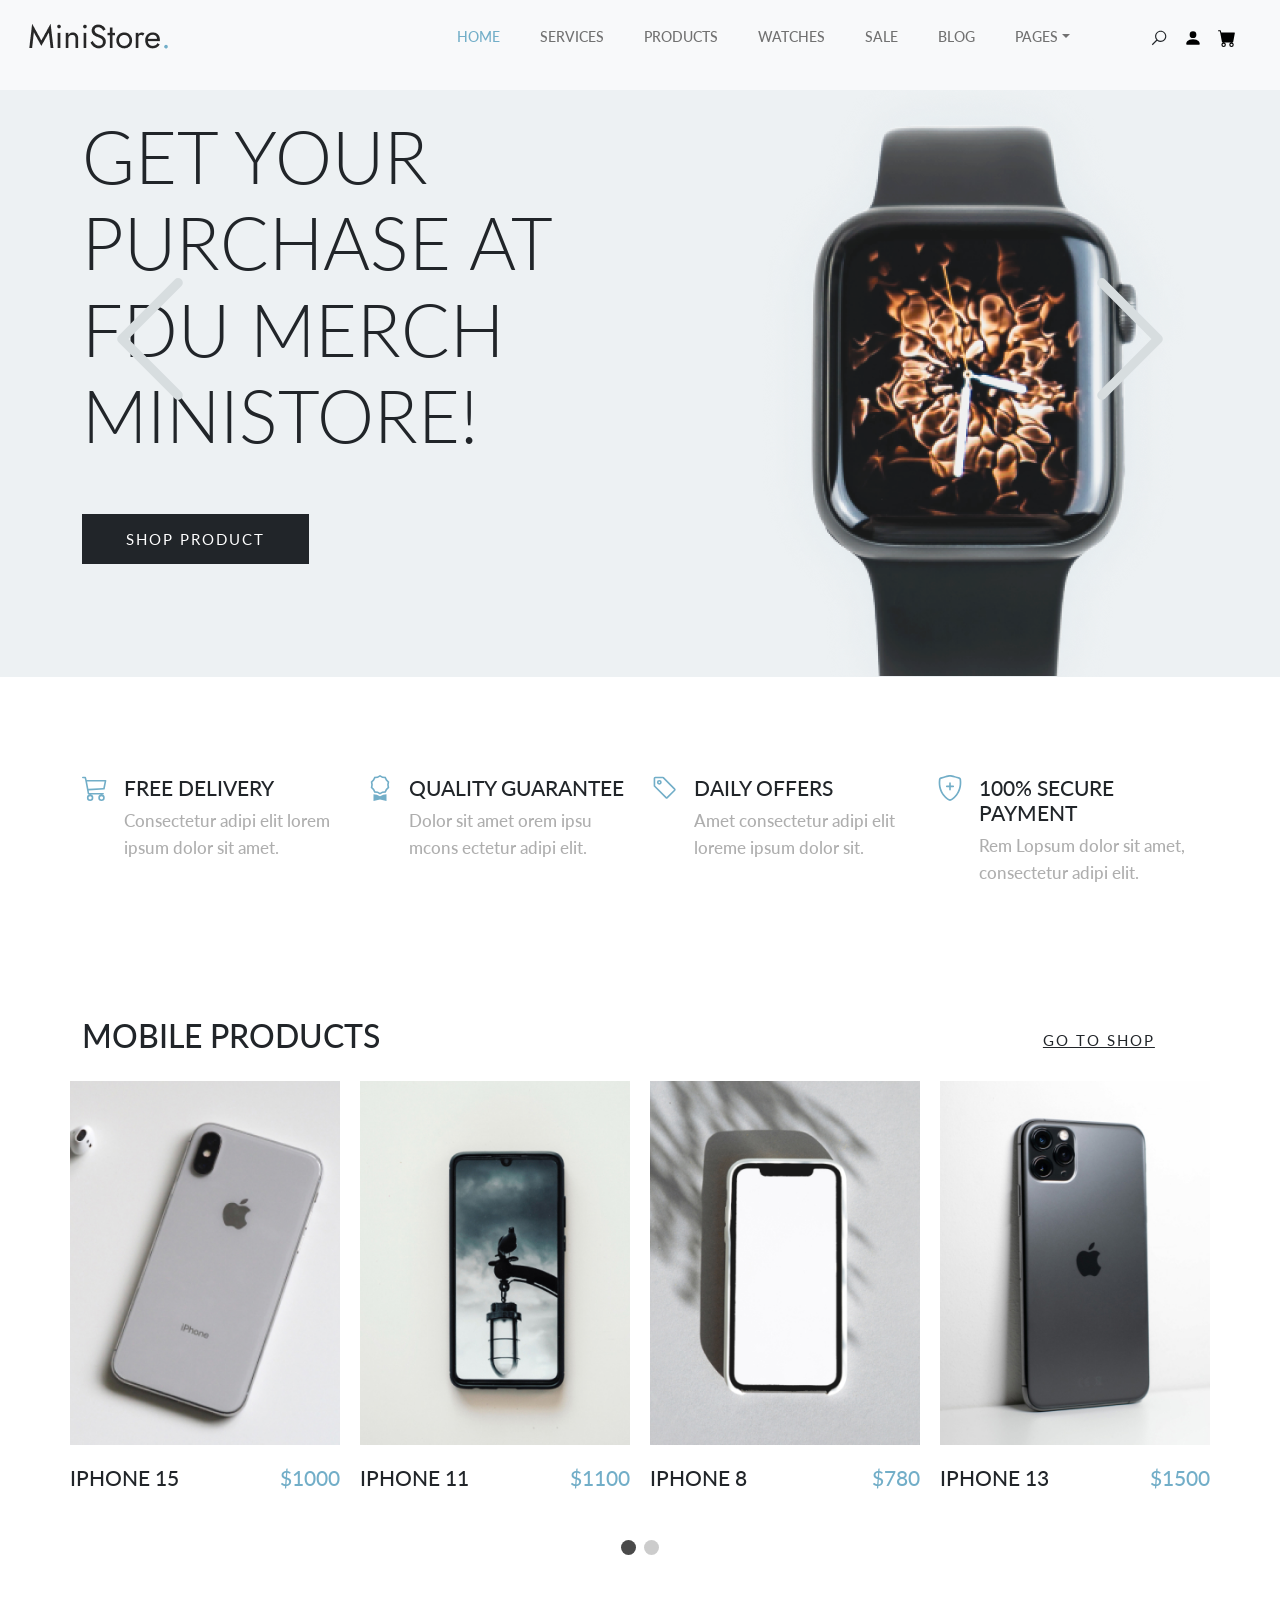
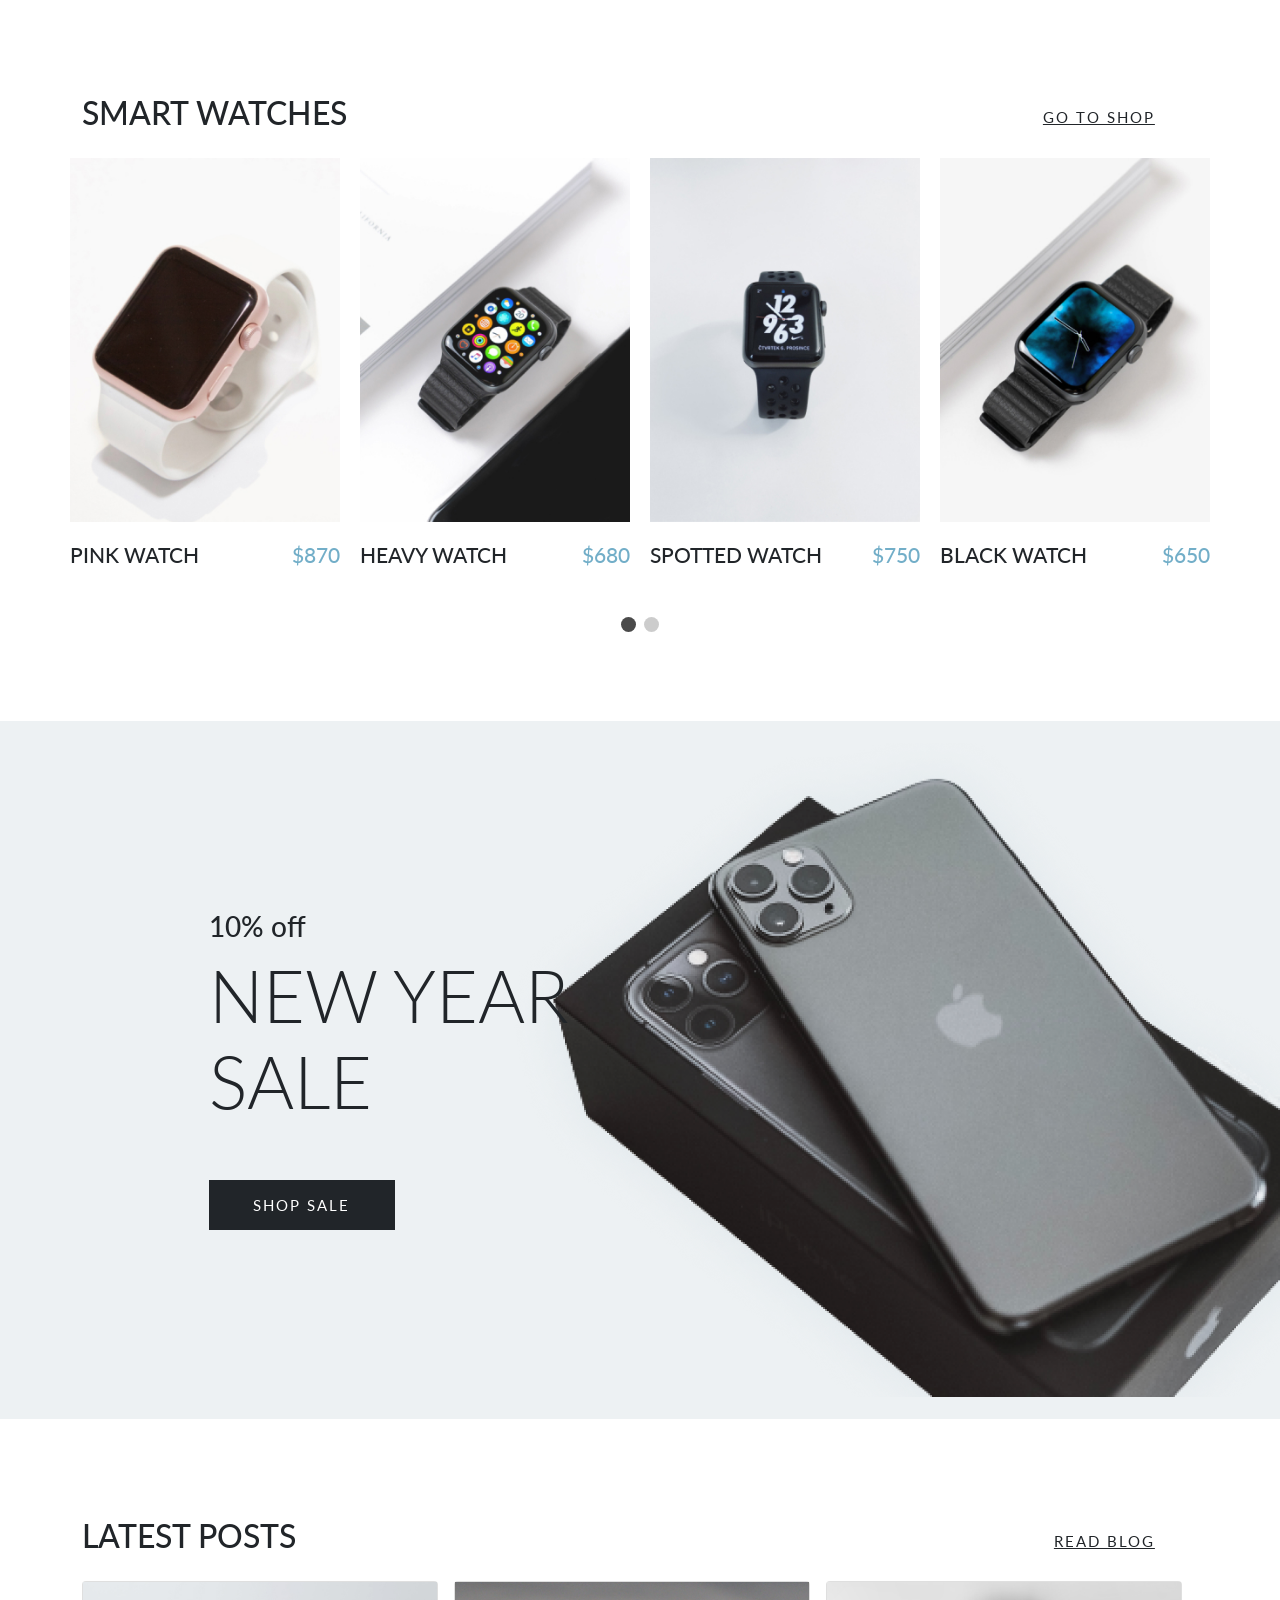
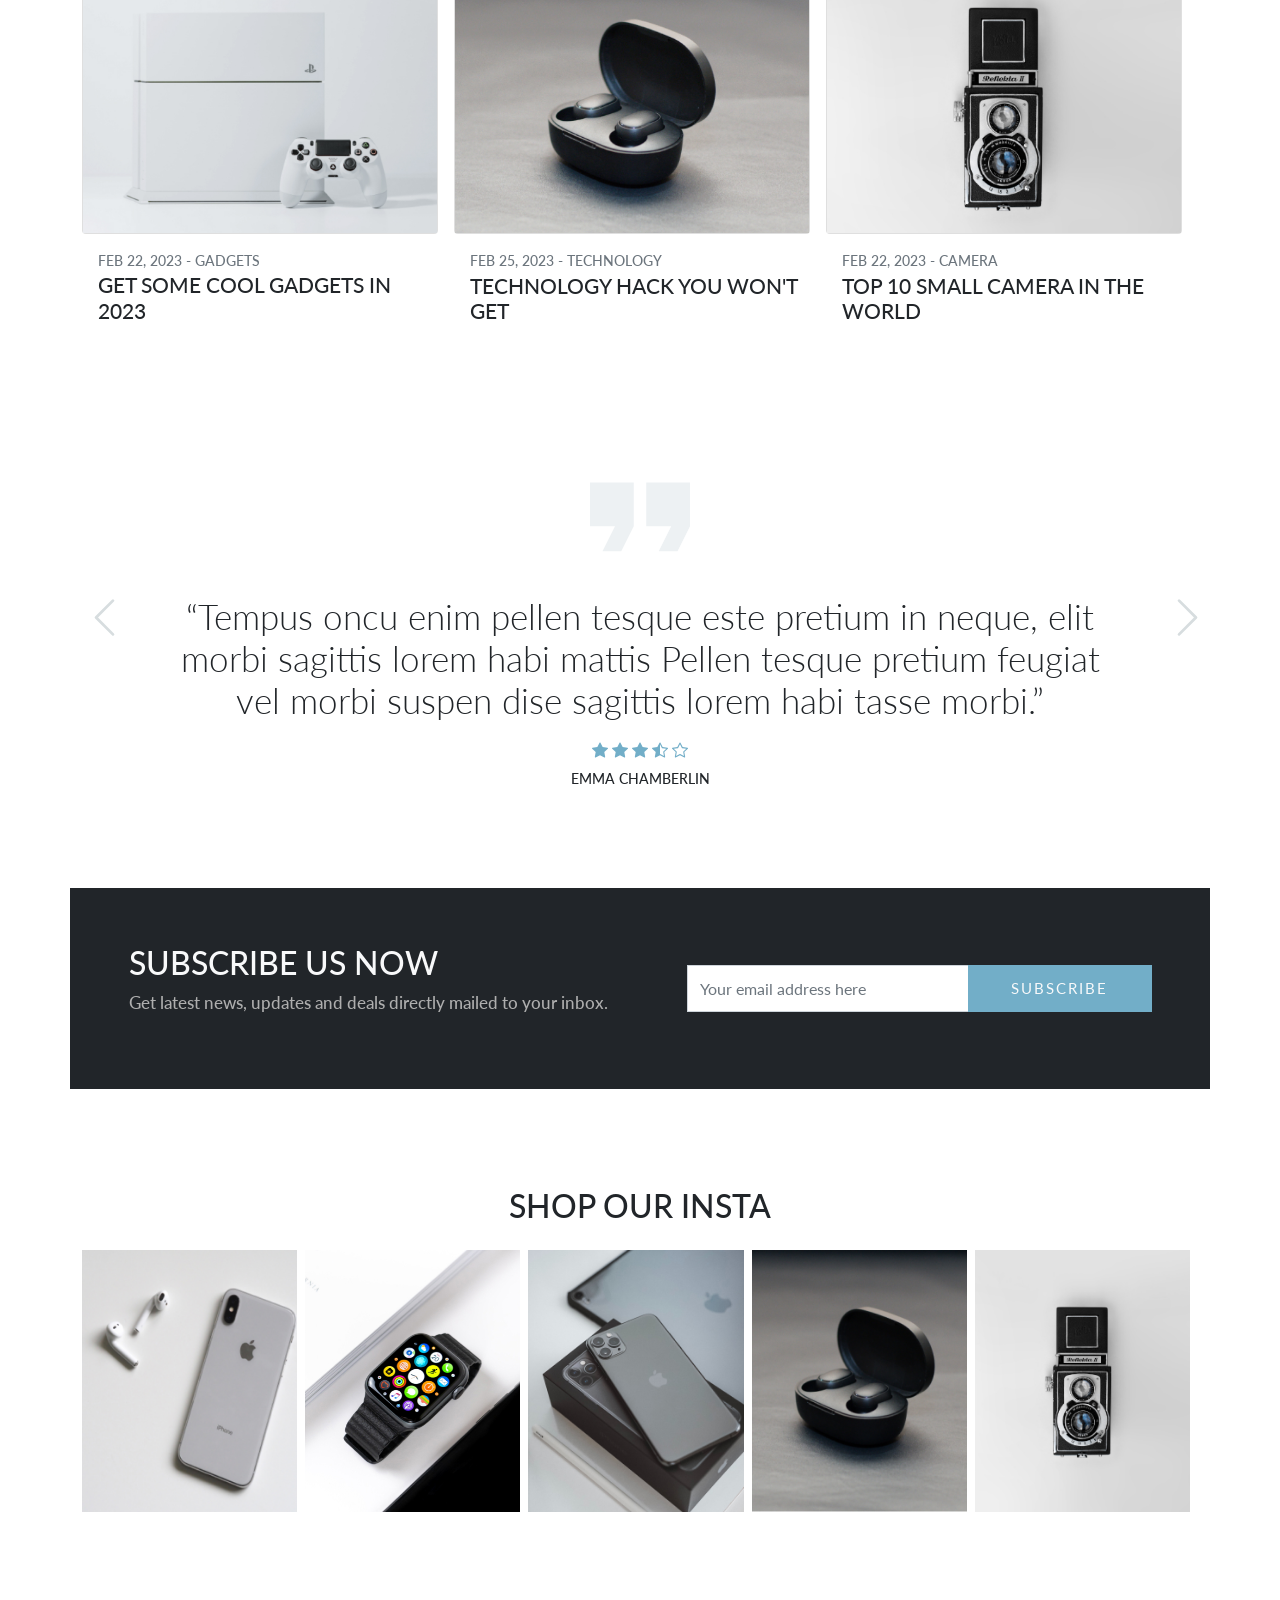
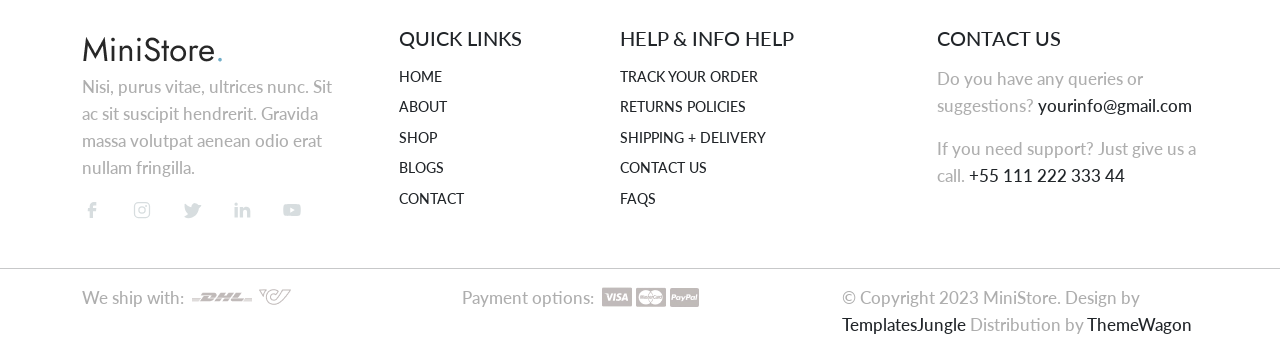
==== commit 833b4f06: "updated tagline" ====
--- a/index.html
+++ b/index.html
@@ -420,7 +420,7 @@
                 <div class="col-md-6">
                   <div class="banner-content">
                     <h1 class="display-2 text-uppercase text-dark pb-5">
-                      Your Products Are Great.
+                      Get your purchase at FDU Merch MiniStore!
                     </h1>
                     <a
                       href="shop.html"
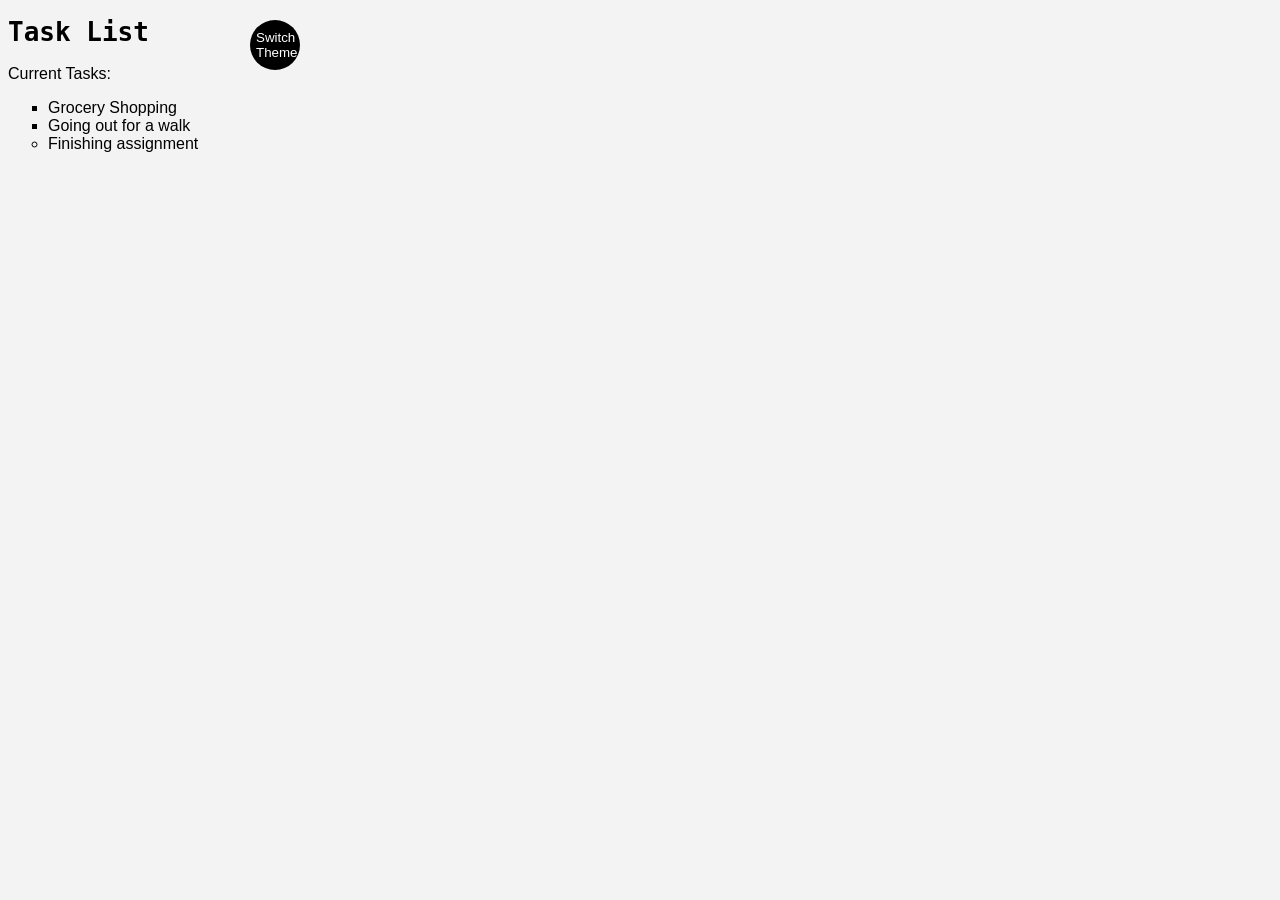
==== commit 9f3a4f8f: "added task list" ====
--- a/index.html
+++ b/index.html
@@ -1,1362 +1,21 @@
 <!DOCTYPE html>
-<html>
+<html lang="en">
   <head>
-    <title>FDU Store</title>
-    <meta charset="utf-8" />
-    <meta http-equiv="X-UA-Compatible" content="IE=edge" />
+    <meta charset="UTF-8" />
     <meta name="viewport" content="width=device-width, initial-scale=1.0" />
-    <meta name="format-detection" content="telephone=no" />
-    <meta name="apple-mobile-web-app-capable" content="yes" />
-    <meta name="author" content="" />
-    <meta name="keywords" content="" />
-    <meta name="description" content="" />
-    <link rel="stylesheet" type="text/css" href="css/bootstrap.min.css" />
-    <link rel="stylesheet" type="text/css" href="style.css" />
-    <link
-      rel="stylesheet"
-      href="https://cdn.jsdelivr.net/npm/swiper@9/swiper-bundle.min.css"
-    />
-    <link rel="preconnect" href="https://fonts.googleapis.com" />
-    <link rel="preconnect" href="https://fonts.gstatic.com" crossorigin />
-    <link
-      href="https://fonts.googleapis.com/css2?family=Jost:wght@300;400;500&family=Lato:wght@300;400;700&display=swap"
-      rel="stylesheet"
-    />
-    <!-- script
-    ================================================== -->
-    <script src="js/modernizr.js"></script>
+    <link rel="stylesheet" href="main.css" />
+    <title>Task List</title>
   </head>
-  <body
-    data-bs-spy="scroll"
-    data-bs-target="#navbar"
-    data-bs-root-margin="0px 0px -40%"
-    data-bs-smooth-scroll="true"
-    tabindex="0"
-  >
-    <svg xmlns="http://www.w3.org/2000/svg" style="display: none">
-      <symbol
-        id="search"
-        xmlns="http://www.w3.org/2000/svg"
-        viewBox="0 0 32 32"
-      >
-        <title>Search</title>
-        <path
-          fill="currentColor"
-          d="M19 3C13.488 3 9 7.488 9 13c0 2.395.84 4.59 2.25 6.313L3.281 27.28l1.439 1.44l7.968-7.969A9.922 9.922 0 0 0 19 23c5.512 0 10-4.488 10-10S24.512 3 19 3zm0 2c4.43 0 8 3.57 8 8s-3.57 8-8 8s-8-3.57-8-8s3.57-8 8-8z"
-        />
-      </symbol>
-      <symbol xmlns="http://www.w3.org/2000/svg" id="user" viewBox="0 0 16 16">
-        <path
-          d="M3 14s-1 0-1-1 1-4 6-4 6 3 6 4-1 1-1 1H3Zm5-6a3 3 0 1 0 0-6 3 3 0 0 0 0 6Z"
-        />
-      </symbol>
-      <symbol xmlns="http://www.w3.org/2000/svg" id="cart" viewBox="0 0 16 16">
-        <path
-          d="M0 1.5A.5.5 0 0 1 .5 1H2a.5.5 0 0 1 .485.379L2.89 3H14.5a.5.5 0 0 1 .491.592l-1.5 8A.5.5 0 0 1 13 12H4a.5.5 0 0 1-.491-.408L2.01 3.607 1.61 2H.5a.5.5 0 0 1-.5-.5zM5 12a2 2 0 1 0 0 4 2 2 0 0 0 0-4zm7 0a2 2 0 1 0 0 4 2 2 0 0 0 0-4zm-7 1a1 1 0 1 1 0 2 1 1 0 0 1 0-2zm7 0a1 1 0 1 1 0 2 1 1 0 0 1 0-2z"
-        />
-      </symbol>
-      <svg
-        xmlns="http://www.w3.org/2000/svg"
-        id="chevron-left"
-        viewBox="0 0 16 16"
-      >
-        <path
-          fill-rule="evenodd"
-          d="M11.354 1.646a.5.5 0 0 1 0 .708L5.707 8l5.647 5.646a.5.5 0 0 1-.708.708l-6-6a.5.5 0 0 1 0-.708l6-6a.5.5 0 0 1 .708 0z"
-        />
-      </svg>
-      <symbol
-        xmlns="http://www.w3.org/2000/svg"
-        id="chevron-right"
-        viewBox="0 0 16 16"
-      >
-        <path
-          fill-rule="evenodd"
-          d="M4.646 1.646a.5.5 0 0 1 .708 0l6 6a.5.5 0 0 1 0 .708l-6 6a.5.5 0 0 1-.708-.708L10.293 8 4.646 2.354a.5.5 0 0 1 0-.708z"
-        />
-      </symbol>
-      <symbol
-        xmlns="http://www.w3.org/2000/svg"
-        id="cart-outline"
-        viewBox="0 0 16 16"
-      >
-        <path
-          d="M0 1.5A.5.5 0 0 1 .5 1H2a.5.5 0 0 1 .485.379L2.89 3H14.5a.5.5 0 0 1 .49.598l-1 5a.5.5 0 0 1-.465.401l-9.397.472L4.415 11H13a.5.5 0 0 1 0 1H4a.5.5 0 0 1-.491-.408L2.01 3.607 1.61 2H.5a.5.5 0 0 1-.5-.5zM3.102 4l.84 4.479 9.144-.459L13.89 4H3.102zM5 12a2 2 0 1 0 0 4 2 2 0 0 0 0-4zm7 0a2 2 0 1 0 0 4 2 2 0 0 0 0-4zm-7 1a1 1 0 1 1 0 2 1 1 0 0 1 0-2zm7 0a1 1 0 1 1 0 2 1 1 0 0 1 0-2z"
-        />
-      </symbol>
-      <symbol
-        xmlns="http://www.w3.org/2000/svg"
-        id="quality"
-        viewBox="0 0 16 16"
-      >
-        <path
-          d="M9.669.864 8 0 6.331.864l-1.858.282-.842 1.68-1.337 1.32L2.6 6l-.306 1.854 1.337 1.32.842 1.68 1.858.282L8 12l1.669-.864 1.858-.282.842-1.68 1.337-1.32L13.4 6l.306-1.854-1.337-1.32-.842-1.68L9.669.864zm1.196 1.193.684 1.365 1.086 1.072L12.387 6l.248 1.506-1.086 1.072-.684 1.365-1.51.229L8 10.874l-1.355-.702-1.51-.229-.684-1.365-1.086-1.072L3.614 6l-.25-1.506 1.087-1.072.684-1.365 1.51-.229L8 1.126l1.356.702 1.509.229z"
-        />
-        <path
-          d="M4 11.794V16l4-1 4 1v-4.206l-2.018.306L8 13.126 6.018 12.1 4 11.794z"
-        />
-      </symbol>
-      <symbol
-        xmlns="http://www.w3.org/2000/svg"
-        id="price-tag"
-        viewBox="0 0 16 16"
-      >
-        <path
-          d="M6 4.5a1.5 1.5 0 1 1-3 0 1.5 1.5 0 0 1 3 0zm-1 0a.5.5 0 1 0-1 0 .5.5 0 0 0 1 0z"
-        />
-        <path
-          d="M2 1h4.586a1 1 0 0 1 .707.293l7 7a1 1 0 0 1 0 1.414l-4.586 4.586a1 1 0 0 1-1.414 0l-7-7A1 1 0 0 1 1 6.586V2a1 1 0 0 1 1-1zm0 5.586 7 7L13.586 9l-7-7H2v4.586z"
-        />
-      </symbol>
-      <symbol
-        xmlns="http://www.w3.org/2000/svg"
-        id="shield-plus"
-        viewBox="0 0 16 16"
-      >
-        <path
-          d="M5.338 1.59a61.44 61.44 0 0 0-2.837.856.481.481 0 0 0-.328.39c-.554 4.157.726 7.19 2.253 9.188a10.725 10.725 0 0 0 2.287 2.233c.346.244.652.42.893.533.12.057.218.095.293.118a.55.55 0 0 0 .101.025.615.615 0 0 0 .1-.025c.076-.023.174-.061.294-.118.24-.113.547-.29.893-.533a10.726 10.726 0 0 0 2.287-2.233c1.527-1.997 2.807-5.031 2.253-9.188a.48.48 0 0 0-.328-.39c-.651-.213-1.75-.56-2.837-.855C9.552 1.29 8.531 1.067 8 1.067c-.53 0-1.552.223-2.662.524zM5.072.56C6.157.265 7.31 0 8 0s1.843.265 2.928.56c1.11.3 2.229.655 2.887.87a1.54 1.54 0 0 1 1.044 1.262c.596 4.477-.787 7.795-2.465 9.99a11.775 11.775 0 0 1-2.517 2.453 7.159 7.159 0 0 1-1.048.625c-.28.132-.581.24-.829.24s-.548-.108-.829-.24a7.158 7.158 0 0 1-1.048-.625 11.777 11.777 0 0 1-2.517-2.453C1.928 10.487.545 7.169 1.141 2.692A1.54 1.54 0 0 1 2.185 1.43 62.456 62.456 0 0 1 5.072.56z"
-        />
-        <path
-          d="M8 4.5a.5.5 0 0 1 .5.5v1.5H10a.5.5 0 0 1 0 1H8.5V9a.5.5 0 0 1-1 0V7.5H6a.5.5 0 0 1 0-1h1.5V5a.5.5 0 0 1 .5-.5z"
-        />
-      </symbol>
-      <symbol
-        xmlns="http://www.w3.org/2000/svg"
-        id="star-fill"
-        viewBox="0 0 16 16"
-      >
-        <path
-          d="M3.612 15.443c-.386.198-.824-.149-.746-.592l.83-4.73L.173 6.765c-.329-.314-.158-.888.283-.95l4.898-.696L7.538.792c.197-.39.73-.39.927 0l2.184 4.327 4.898.696c.441.062.612.636.282.95l-3.522 3.356.83 4.73c.078.443-.36.79-.746.592L8 13.187l-4.389 2.256z"
-        />
-      </symbol>
-      <symbol
-        xmlns="http://www.w3.org/2000/svg"
-        id="star-empty"
-        viewBox="0 0 16 16"
-      >
-        <path
-          d="M2.866 14.85c-.078.444.36.791.746.593l4.39-2.256 4.389 2.256c.386.198.824-.149.746-.592l-.83-4.73 3.522-3.356c.33-.314.16-.888-.282-.95l-4.898-.696L8.465.792a.513.513 0 0 0-.927 0L5.354 5.12l-4.898.696c-.441.062-.612.636-.283.95l3.523 3.356-.83 4.73zm4.905-2.767-3.686 1.894.694-3.957a.565.565 0 0 0-.163-.505L1.71 6.745l4.052-.576a.525.525 0 0 0 .393-.288L8 2.223l1.847 3.658a.525.525 0 0 0 .393.288l4.052.575-2.906 2.77a.565.565 0 0 0-.163.506l.694 3.957-3.686-1.894a.503.503 0 0 0-.461 0z"
-        />
-      </symbol>
-      <symbol
-        xmlns="http://www.w3.org/2000/svg"
-        id="star-half"
-        viewBox="0 0 16 16"
-      >
-        <path
-          d="M5.354 5.119 7.538.792A.516.516 0 0 1 8 .5c.183 0 .366.097.465.292l2.184 4.327 4.898.696A.537.537 0 0 1 16 6.32a.548.548 0 0 1-.17.445l-3.523 3.356.83 4.73c.078.443-.36.79-.746.592L8 13.187l-4.389 2.256a.52.52 0 0 1-.146.05c-.342.06-.668-.254-.6-.642l.83-4.73L.173 6.765a.55.55 0 0 1-.172-.403.58.58 0 0 1 .085-.302.513.513 0 0 1 .37-.245l4.898-.696zM8 12.027a.5.5 0 0 1 .232.056l3.686 1.894-.694-3.957a.565.565 0 0 1 .162-.505l2.907-2.77-4.052-.576a.525.525 0 0 1-.393-.288L8.001 2.223 8 2.226v9.8z"
-        />
-      </symbol>
-      <symbol xmlns="http://www.w3.org/2000/svg" id="quote" viewBox="0 0 24 24">
-        <path
-          fill="currentColor"
-          d="m15 17l2-4h-4V6h7v7l-2 4h-3Zm-9 0l2-4H4V6h7v7l-2 4H6Z"
-        />
-      </symbol>
-      <symbol
-        xmlns="http://www.w3.org/2000/svg"
-        id="facebook"
-        viewBox="0 0 24 24"
-      >
-        <path
-          fill="currentColor"
-          d="M9.198 21.5h4v-8.01h3.604l.396-3.98h-4V7.5a1 1 0 0 1 1-1h3v-4h-3a5 5 0 0 0-5 5v2.01h-2l-.396 3.98h2.396v8.01Z"
-        />
-      </symbol>
-      <symbol
-        xmlns="http://www.w3.org/2000/svg"
-        id="youtube"
-        viewBox="0 0 32 32"
-      >
-        <path
-          fill="currentColor"
-          d="M29.41 9.26a3.5 3.5 0 0 0-2.47-2.47C24.76 6.2 16 6.2 16 6.2s-8.76 0-10.94.59a3.5 3.5 0 0 0-2.47 2.47A36.13 36.13 0 0 0 2 16a36.13 36.13 0 0 0 .59 6.74a3.5 3.5 0 0 0 2.47 2.47c2.18.59 10.94.59 10.94.59s8.76 0 10.94-.59a3.5 3.5 0 0 0 2.47-2.47A36.13 36.13 0 0 0 30 16a36.13 36.13 0 0 0-.59-6.74ZM13.2 20.2v-8.4l7.27 4.2Z"
-        />
-      </symbol>
-      <symbol
-        xmlns="http://www.w3.org/2000/svg"
-        id="twitter"
-        viewBox="0 0 256 256"
-      >
-        <path
-          fill="currentColor"
-          d="m245.66 77.66l-29.9 29.9C209.72 177.58 150.67 232 80 232c-14.52 0-26.49-2.3-35.58-6.84c-7.33-3.67-10.33-7.6-11.08-8.72a8 8 0 0 1 3.85-11.93c.26-.1 24.24-9.31 39.47-26.84a110.93 110.93 0 0 1-21.88-24.2c-12.4-18.41-26.28-50.39-22-98.18a8 8 0 0 1 13.65-4.92c.35.35 33.28 33.1 73.54 43.72V88a47.87 47.87 0 0 1 14.36-34.3A46.87 46.87 0 0 1 168.1 40a48.66 48.66 0 0 1 41.47 24H240a8 8 0 0 1 5.66 13.66Z"
-        />
-      </symbol>
-      <symbol
-        xmlns="http://www.w3.org/2000/svg"
-        id="instagram"
-        viewBox="0 0 256 256"
-      >
-        <path
-          fill="currentColor"
-          d="M128 80a48 48 0 1 0 48 48a48.05 48.05 0 0 0-48-48Zm0 80a32 32 0 1 1 32-32a32 32 0 0 1-32 32Zm48-136H80a56.06 56.06 0 0 0-56 56v96a56.06 56.06 0 0 0 56 56h96a56.06 56.06 0 0 0 56-56V80a56.06 56.06 0 0 0-56-56Zm40 152a40 40 0 0 1-40 40H80a40 40 0 0 1-40-40V80a40 40 0 0 1 40-40h96a40 40 0 0 1 40 40ZM192 76a12 12 0 1 1-12-12a12 12 0 0 1 12 12Z"
-        />
-      </symbol>
-      <symbol
-        xmlns="http://www.w3.org/2000/svg"
-        id="linkedin"
-        viewBox="0 0 24 24"
-      >
-        <path
-          fill="currentColor"
-          d="M6.94 5a2 2 0 1 1-4-.002a2 2 0 0 1 4 .002zM7 8.48H3V21h4V8.48zm6.32 0H9.34V21h3.94v-6.57c0-3.66 4.77-4 4.77 0V21H22v-7.93c0-6.17-7.06-5.94-8.72-2.91l.04-1.68z"
-        />
-      </symbol>
-      <symbol
-        xmlns="http://www.w3.org/2000/svg"
-        id="nav-icon"
-        viewBox="0 0 16 16"
-      >
-        <path
-          d="M14 10.5a.5.5 0 0 0-.5-.5h-3a.5.5 0 0 0 0 1h3a.5.5 0 0 0 .5-.5zm0-3a.5.5 0 0 0-.5-.5h-7a.5.5 0 0 0 0 1h7a.5.5 0 0 0 .5-.5zm0-3a.5.5 0 0 0-.5-.5h-11a.5.5 0 0 0 0 1h11a.5.5 0 0 0 .5-.5z"
-        />
-      </symbol>
-      <symbol xmlns="http://www.w3.org/2000/svg" id="close" viewBox="0 0 16 16">
-        <path
-          d="M2.146 2.854a.5.5 0 1 1 .708-.708L8 7.293l5.146-5.147a.5.5 0 0 1 .708.708L8.707 8l5.147 5.146a.5.5 0 0 1-.708.708L8 8.707l-5.146 5.147a.5.5 0 0 1-.708-.708L7.293 8 2.146 2.854Z"
-        />
-      </symbol>
-      <symbol
-        xmlns="http://www.w3.org/2000/svg"
-        id="navbar-icon"
-        viewBox="0 0 16 16"
-      >
-        <path
-          d="M14 10.5a.5.5 0 0 0-.5-.5h-3a.5.5 0 0 0 0 1h3a.5.5 0 0 0 .5-.5zm0-3a.5.5 0 0 0-.5-.5h-7a.5.5 0 0 0 0 1h7a.5.5 0 0 0 .5-.5zm0-3a.5.5 0 0 0-.5-.5h-11a.5.5 0 0 0 0 1h11a.5.5 0 0 0 .5-.5z"
-        />
-      </symbol>
-    </svg>
-
-    <div class="search-popup">
-      <div class="search-popup-container">
-        <form role="search" method="get" class="search-form" action="">
-          <input
-            type="search"
-            id="search-form"
-            class="search-field"
-            placeholder="Type and press enter"
-            value=""
-            name="s"
-          />
-          <button type="submit" class="search-submit">
-            <svg class="search"><use xlink:href="#search"></use></svg>
-          </button>
-        </form>
-
-        <h5 class="cat-list-title">Browse Categories</h5>
-
-        <ul class="cat-list">
-          <li class="cat-list-item">
-            <a href="#" title="Mobile Phones">Mobile Phones</a>
-          </li>
-          <li class="cat-list-item">
-            <a href="#" title="Smart Watches">Smart Watches</a>
-          </li>
-          <li class="cat-list-item">
-            <a href="#" title="Headphones">Headphones</a>
-          </li>
-          <li class="cat-list-item">
-            <a href="#" title="Accessories">Accessories</a>
-          </li>
-          <li class="cat-list-item">
-            <a href="#" title="Monitors">Monitors</a>
-          </li>
-          <li class="cat-list-item">
-            <a href="#" title="Speakers">Speakers</a>
-          </li>
-          <li class="cat-list-item">
-            <a href="#" title="Memory Cards">Memory Cards</a>
-          </li>
-        </ul>
-      </div>
-    </div>
-
-    <header
-      id="header"
-      class="site-header header-scrolled position-fixed text-black bg-light"
-    >
-      <nav id="header-nav" class="navbar navbar-expand-lg px-3 mb-3">
-        <div class="container-fluid">
-          <a class="navbar-brand" href="index.html">
-            <img src="images/main-logo.png" class="logo" />
-          </a>
-          <button
-            class="navbar-toggler d-flex d-lg-none order-3 p-2"
-            type="button"
-            data-bs-toggle="offcanvas"
-            data-bs-target="#bdNavbar"
-            aria-controls="bdNavbar"
-            aria-expanded="false"
-            aria-label="Toggle navigation"
-          >
-            <svg class="navbar-icon">
-              <use xlink:href="#navbar-icon"></use>
-            </svg>
-          </button>
-          <div
-            class="offcanvas offcanvas-end"
-            tabindex="-1"
-            id="bdNavbar"
-            aria-labelledby="bdNavbarOffcanvasLabel"
-          >
-            <div class="offcanvas-header px-4 pb-0">
-              <a class="navbar-brand" href="index.html">
-                <img src="images/main-logo.png" class="logo" />
-              </a>
-              <button
-                type="button"
-                class="btn-close btn-close-black"
-                data-bs-dismiss="offcanvas"
-                aria-label="Close"
-                data-bs-target="#bdNavbar"
-              ></button>
-            </div>
-            <div class="offcanvas-body">
-              <ul
-                id="navbar"
-                class="navbar-nav text-uppercase justify-content-end align-items-center flex-grow-1 pe-3"
-              >
-                <li class="nav-item">
-                  <a class="nav-link me-4 active" href="#billboard">Home</a>
-                </li>
-                <li class="nav-item">
-                  <a class="nav-link me-4" href="#company-services">Services</a>
-                </li>
-                <li class="nav-item">
-                  <a class="nav-link me-4" href="#mobile-products">Products</a>
-                </li>
-                <li class="nav-item">
-                  <a class="nav-link me-4" href="#smart-watches">Watches</a>
-                </li>
-                <li class="nav-item">
-                  <a class="nav-link me-4" href="#yearly-sale">Sale</a>
-                </li>
-                <li class="nav-item">
-                  <a class="nav-link me-4" href="#latest-blog">Blog</a>
-                </li>
-                <li class="nav-item dropdown">
-                  <a
-                    class="nav-link me-4 dropdown-toggle link-dark"
-                    data-bs-toggle="dropdown"
-                    href="#"
-                    role="button"
-                    aria-expanded="false"
-                    >Pages</a
-                  >
-                  <ul class="dropdown-menu">
-                    <li>
-                      <a href="about.html" class="dropdown-item">About</a>
-                    </li>
-                    <li>
-                      <a href="blog.html" class="dropdown-item">Blog</a>
-                    </li>
-                    <li>
-                      <a href="shop.html" class="dropdown-item">Shop</a>
-                    </li>
-                    <li>
-                      <a href="cart.html" class="dropdown-item">Cart</a>
-                    </li>
-                    <li>
-                      <a href="checkout.html" class="dropdown-item">Checkout</a>
-                    </li>
-                    <li>
-                      <a href="single-post.html" class="dropdown-item"
-                        >Single Post</a
-                      >
-                    </li>
-                    <li>
-                      <a href="single-product.html" class="dropdown-item"
-                        >Single Product</a
-                      >
-                    </li>
-                    <li>
-                      <a href="contact.html" class="dropdown-item">Contact</a>
-                    </li>
-                  </ul>
-                </li>
-                <li class="nav-item">
-                  <div class="user-items ps-5">
-                    <ul class="d-flex justify-content-end list-unstyled">
-                      <li class="search-item pe-3">
-                        <a href="#" class="search-button">
-                          <svg class="search">
-                            <use xlink:href="#search"></use>
-                          </svg>
-                        </a>
-                      </li>
-                      <li class="pe-3">
-                        <a href="#">
-                          <svg class="user">
-                            <use xlink:href="#user"></use>
-                          </svg>
-                        </a>
-                      </li>
-                      <li>
-                        <a href="cart.html">
-                          <svg class="cart">
-                            <use xlink:href="#cart"></use>
-                          </svg>
-                        </a>
-                      </li>
-                    </ul>
-                  </div>
-                </li>
-              </ul>
-            </div>
-          </div>
-        </div>
-      </nav>
-    </header>
-    <section
-      id="billboard"
-      class="position-relative overflow-hidden bg-light-blue"
-    >
-      <div class="swiper main-swiper">
-        <div class="swiper-wrapper">
-          <div class="swiper-slide">
-            <div class="container">
-              <div class="row d-flex align-items-center">
-                <div class="col-md-6">
-                  <div class="banner-content">
-                    <h1 class="display-2 text-uppercase text-dark pb-5">
-                      Get your purchase at FDU Merch MiniStore!
-                    </h1>
-                    <a
-                      href="shop.html"
-                      class="btn btn-medium btn-dark text-uppercase btn-rounded-none"
-                      >Shop Product</a
-                    >
-                  </div>
-                </div>
-                <div class="col-md-5">
-                  <div class="image-holder">
-                    <img src="images/banner-image.png" alt="banner" />
-                  </div>
-                </div>
-              </div>
-            </div>
-          </div>
-          <div class="swiper-slide">
-            <div class="container">
-              <div class="row d-flex flex-wrap align-items-center">
-                <div class="col-md-6">
-                  <div class="banner-content">
-                    <h1 class="display-2 text-uppercase text-dark pb-5">
-                      Technology Hack You Won't Get
-                    </h1>
-                    <a
-                      href="shop.html"
-                      class="btn btn-medium btn-dark text-uppercase btn-rounded-none"
-                      >Shop Product</a
-                    >
-                  </div>
-                </div>
-                <div class="col-md-5">
-                  <div class="image-holder">
-                    <img src="images/banner-image.png" alt="banner" />
-                  </div>
-                </div>
-              </div>
-            </div>
-          </div>
-        </div>
-      </div>
-      <div class="swiper-icon swiper-arrow swiper-arrow-prev">
-        <svg class="chevron-left">
-          <use xlink:href="#chevron-left" />
-        </svg>
-      </div>
-      <div class="swiper-icon swiper-arrow swiper-arrow-next">
-        <svg class="chevron-right">
-          <use xlink:href="#chevron-right" />
-        </svg>
-      </div>
-    </section>
-    <section id="company-services" class="padding-large">
-      <div class="container">
-        <div class="row">
-          <div class="col-lg-3 col-md-6 pb-3">
-            <div class="icon-box d-flex">
-              <div class="icon-box-icon pe-3 pb-3">
-                <svg class="cart-outline">
-                  <use xlink:href="#cart-outline" />
-                </svg>
-              </div>
-              <div class="icon-box-content">
-                <h3 class="card-title text-uppercase text-dark">
-                  Free delivery
-                </h3>
-                <p>Consectetur adipi elit lorem ipsum dolor sit amet.</p>
-              </div>
-            </div>
-          </div>
-          <div class="col-lg-3 col-md-6 pb-3">
-            <div class="icon-box d-flex">
-              <div class="icon-box-icon pe-3 pb-3">
-                <svg class="quality">
-                  <use xlink:href="#quality" />
-                </svg>
-              </div>
-              <div class="icon-box-content">
-                <h3 class="card-title text-uppercase text-dark">
-                  Quality guarantee
-                </h3>
-                <p>Dolor sit amet orem ipsu mcons ectetur adipi elit.</p>
-              </div>
-            </div>
-          </div>
-          <div class="col-lg-3 col-md-6 pb-3">
-            <div class="icon-box d-flex">
-              <div class="icon-box-icon pe-3 pb-3">
-                <svg class="price-tag">
-                  <use xlink:href="#price-tag" />
-                </svg>
-              </div>
-              <div class="icon-box-content">
-                <h3 class="card-title text-uppercase text-dark">
-                  Daily offers
-                </h3>
-                <p>Amet consectetur adipi elit loreme ipsum dolor sit.</p>
-              </div>
-            </div>
-          </div>
-          <div class="col-lg-3 col-md-6 pb-3">
-            <div class="icon-box d-flex">
-              <div class="icon-box-icon pe-3 pb-3">
-                <svg class="shield-plus">
-                  <use xlink:href="#shield-plus" />
-                </svg>
-              </div>
-              <div class="icon-box-content">
-                <h3 class="card-title text-uppercase text-dark">
-                  100% secure payment
-                </h3>
-                <p>Rem Lopsum dolor sit amet, consectetur adipi elit.</p>
-              </div>
-            </div>
-          </div>
-        </div>
-      </div>
-    </section>
-    <section
-      id="mobile-products"
-      class="product-store position-relative padding-large no-padding-top"
-    >
-      <div class="container">
-        <div class="row">
-          <div class="display-header d-flex justify-content-between pb-3">
-            <h2 class="display-7 text-dark text-uppercase">Mobile Products</h2>
-            <div class="btn-right">
-              <a
-                href="shop.html"
-                class="btn btn-medium btn-normal text-uppercase"
-                >Go to Shop</a
-              >
-            </div>
-          </div>
-          <div class="swiper product-swiper">
-            <div class="swiper-wrapper">
-              <div class="swiper-slide">
-                <div class="product-card position-relative">
-                  <div class="image-holder">
-                    <img
-                      src="images/product-item1.jpg"
-                      alt="product-item"
-                      class="img-fluid"
-                    />
-                  </div>
-                  <div class="cart-concern position-absolute">
-                    <div class="cart-button d-flex">
-                      <a href="#" class="btn btn-medium btn-black"
-                        >Add to Cart<svg class="cart-outline">
-                          <use xlink:href="#cart-outline"></use></svg
-                      ></a>
-                    </div>
-                  </div>
-                  <div
-                    class="card-detail d-flex justify-content-between align-items-baseline pt-3"
-                  >
-                    <h3 class="card-title text-uppercase">
-                      <a href="#">Iphone 15</a>
-                    </h3>
-                    <span class="item-price text-primary">$1000</span>
-                  </div>
-                </div>
-              </div>
-              <div class="swiper-slide">
-                <div class="product-card position-relative">
-                  <div class="image-holder">
-                    <img
-                      src="images/product-item2.jpg"
-                      alt="product-item"
-                      class="img-fluid"
-                    />
-                  </div>
-                  <div class="cart-concern position-absolute">
-                    <div class="cart-button d-flex">
-                      <a href="#" class="btn btn-medium btn-black"
-                        >Add to Cart<svg class="cart-outline">
-                          <use xlink:href="#cart-outline"></use></svg
-                      ></a>
-                    </div>
-                  </div>
-                  <div
-                    class="card-detail d-flex justify-content-between align-items-baseline pt-3"
-                  >
-                    <h3 class="card-title text-uppercase">
-                      <a href="#">Iphone 11</a>
-                    </h3>
-                    <span class="item-price text-primary">$1100</span>
-                  </div>
-                </div>
-              </div>
-              <div class="swiper-slide">
-                <div class="product-card position-relative">
-                  <div class="image-holder">
-                    <img
-                      src="images/product-item3.jpg"
-                      alt="product-item"
-                      class="img-fluid"
-                    />
-                  </div>
-                  <div class="cart-concern position-absolute">
-                    <div class="cart-button d-flex">
-                      <a href="#" class="btn btn-medium btn-black"
-                        >Add to Cart<svg class="cart-outline">
-                          <use xlink:href="#cart-outline"></use></svg
-                      ></a>
-                    </div>
-                  </div>
-                  <div
-                    class="card-detail d-flex justify-content-between align-items-baseline pt-3"
-                  >
-                    <h3 class="card-title text-uppercase">
-                      <a href="#">Iphone 8</a>
-                    </h3>
-                    <span class="item-price text-primary">$780</span>
-                  </div>
-                </div>
-              </div>
-              <div class="swiper-slide">
-                <div class="product-card position-relative">
-                  <div class="image-holder">
-                    <img
-                      src="images/product-item4.jpg"
-                      alt="product-item"
-                      class="img-fluid"
-                    />
-                  </div>
-                  <div class="cart-concern position-absolute">
-                    <div class="cart-button d-flex">
-                      <a href="#" class="btn btn-medium btn-black"
-                        >Add to Cart<svg class="cart-outline">
-                          <use xlink:href="#cart-outline"></use></svg
-                      ></a>
-                    </div>
-                  </div>
-                  <div
-                    class="card-detail d-flex justify-content-between align-items-baseline pt-3"
-                  >
-                    <h3 class="card-title text-uppercase">
-                      <a href="#">Iphone 13</a>
-                    </h3>
-                    <span class="item-price text-primary">$1500</span>
-                  </div>
-                </div>
-              </div>
-              <div class="swiper-slide">
-                <div class="product-card position-relative">
-                  <div class="image-holder">
-                    <img
-                      src="images/product-item5.jpg"
-                      alt="product-item"
-                      class="img-fluid"
-                    />
-                  </div>
-                  <div class="cart-concern position-absolute">
-                    <div class="cart-button d-flex">
-                      <a href="#" class="btn btn-medium btn-black"
-                        >Add to Cart<svg class="cart-outline">
-                          <use xlink:href="#cart-outline"></use></svg
-                      ></a>
-                    </div>
-                  </div>
-                  <div
-                    class="card-detail d-flex justify-content-between align-items-baseline pt-3"
-                  >
-                    <h3 class="card-title text-uppercase">
-                      <a href="#">Iphone 12</a>
-                    </h3>
-                    <span class="item-price text-primary">$1300</span>
-                  </div>
-                </div>
-              </div>
-            </div>
-          </div>
-        </div>
-      </div>
-      <div class="swiper-pagination position-absolute text-center"></div>
-    </section>
-    <section
-      id="smart-watches"
-      class="product-store padding-large position-relative"
-    >
-      <div class="container">
-        <div class="row">
-          <div class="display-header d-flex justify-content-between pb-3">
-            <h2 class="display-7 text-dark text-uppercase">Smart Watches</h2>
-            <div class="btn-right">
-              <a
-                href="shop.html"
-                class="btn btn-medium btn-normal text-uppercase"
-                >Go to Shop</a
-              >
-            </div>
-          </div>
-          <div class="swiper product-watch-swiper">
-            <div class="swiper-wrapper">
-              <div class="swiper-slide">
-                <div class="product-card position-relative">
-                  <div class="image-holder">
-                    <img
-                      src="images/product-item6.jpg"
-                      alt="product-item"
-                      class="img-fluid"
-                    />
-                  </div>
-                  <div class="cart-concern position-absolute">
-                    <div class="cart-button d-flex">
-                      <a href="#" class="btn btn-medium btn-black"
-                        >Add to Cart<svg class="cart-outline">
-                          <use xlink:href="#cart-outline"></use></svg
-                      ></a>
-                    </div>
-                  </div>
-                  <div
-                    class="card-detail d-flex justify-content-between align-items-baseline pt-3"
-                  >
-                    <h3 class="card-title text-uppercase">
-                      <a href="#">Pink watch</a>
-                    </h3>
-                    <span class="item-price text-primary">$870</span>
-                  </div>
-                </div>
-              </div>
-              <div class="swiper-slide">
-                <div class="product-card position-relative">
-                  <div class="image-holder">
-                    <img
-                      src="images/product-item7.jpg"
-                      alt="product-item"
-                      class="img-fluid"
-                    />
-                  </div>
-                  <div class="cart-concern position-absolute">
-                    <div class="cart-button d-flex">
-                      <a href="#" class="btn btn-medium btn-black"
-                        >Add to Cart<svg class="cart-outline">
-                          <use xlink:href="#cart-outline"></use></svg
-                      ></a>
-                    </div>
-                  </div>
-                  <div
-                    class="card-detail d-flex justify-content-between align-items-baseline pt-3"
-                  >
-                    <h3 class="card-title text-uppercase">
-                      <a href="#">Heavy watch</a>
-                    </h3>
-                    <span class="item-price text-primary">$680</span>
-                  </div>
-                </div>
-              </div>
-              <div class="swiper-slide">
-                <div class="product-card position-relative">
-                  <div class="image-holder">
-                    <img
-                      src="images/product-item8.jpg"
-                      alt="product-item"
-                      class="img-fluid"
-                    />
-                  </div>
-                  <div class="cart-concern position-absolute">
-                    <div class="cart-button d-flex">
-                      <a href="#" class="btn btn-medium btn-black"
-                        >Add to Cart<svg class="cart-outline">
-                          <use xlink:href="#cart-outline"></use></svg
-                      ></a>
-                    </div>
-                  </div>
-                  <div
-                    class="card-detail d-flex justify-content-between align-items-baseline pt-3"
-                  >
-                    <h3 class="card-title text-uppercase">
-                      <a href="#">spotted watch</a>
-                    </h3>
-                    <span class="item-price text-primary">$750</span>
-                  </div>
-                </div>
-              </div>
-              <div class="swiper-slide">
-                <div class="product-card position-relative">
-                  <div class="image-holder">
-                    <img
-                      src="images/product-item9.jpg"
-                      alt="product-item"
-                      class="img-fluid"
-                    />
-                  </div>
-                  <div class="cart-concern position-absolute">
-                    <div class="cart-button d-flex">
-                      <a href="#" class="btn btn-medium btn-black"
-                        >Add to Cart<svg class="cart-outline">
-                          <use xlink:href="#cart-outline"></use></svg
-                      ></a>
-                    </div>
-                  </div>
-                  <div
-                    class="card-detail d-flex justify-content-between align-items-baseline pt-3"
-                  >
-                    <h3 class="card-title text-uppercase">
-                      <a href="#">black watch</a>
-                    </h3>
-                    <span class="item-price text-primary">$650</span>
-                  </div>
-                </div>
-              </div>
-              <div class="swiper-slide">
-                <div class="product-card position-relative">
-                  <div class="image-holder">
-                    <img
-                      src="images/product-item10.jpg"
-                      alt="product-item"
-                      class="img-fluid"
-                    />
-                  </div>
-                  <div class="cart-concern position-absolute">
-                    <div class="cart-button d-flex">
-                      <a href="#" class="btn btn-medium btn-black"
-                        >Add to Cart<svg class="cart-outline">
-                          <use xlink:href="#cart-outline"></use></svg
-                      ></a>
-                    </div>
-                  </div>
-                  <div class="card-detail d-flex justify-content-between pt-3">
-                    <h3 class="card-title text-uppercase">
-                      <a href="#">black watch</a>
-                    </h3>
-                    <span class="item-price text-primary">$750</span>
-                  </div>
-                </div>
-              </div>
-            </div>
-          </div>
-        </div>
-      </div>
-      <div class="swiper-pagination position-absolute text-center"></div>
-    </section>
-    <section
-      id="yearly-sale"
-      class="bg-light-blue overflow-hidden mt-5 padding-xlarge"
-      style="
-        background-image: url('images/single-image1.png');
-        background-position: right;
-        background-repeat: no-repeat;
-      "
-    >
-      <div class="row d-flex flex-wrap align-items-center">
-        <div class="col-md-6 col-sm-12">
-          <div class="text-content offset-4 padding-medium">
-            <h3>10% off</h3>
-            <h2 class="display-2 pb-5 text-uppercase text-dark">
-              New year sale
-            </h2>
-            <a
-              href="shop.html"
-              class="btn btn-medium btn-dark text-uppercase btn-rounded-none"
-              >Shop Sale</a
-            >
-          </div>
-        </div>
-        <div class="col-md-6 col-sm-12"></div>
-      </div>
-    </section>
-    <section id="latest-blog" class="padding-large">
-      <div class="container">
-        <div class="row">
-          <div class="display-header d-flex justify-content-between pb-3">
-            <h2 class="display-7 text-dark text-uppercase">Latest Posts</h2>
-            <div class="btn-right">
-              <a
-                href="blog.html"
-                class="btn btn-medium btn-normal text-uppercase"
-                >Read Blog</a
-              >
-            </div>
-          </div>
-          <div class="post-grid d-flex flex-wrap justify-content-between">
-            <div class="col-lg-4 col-sm-12">
-              <div class="card border-none me-3">
-                <div class="card-image">
-                  <img src="images/post-item1.jpg" alt="" class="img-fluid" />
-                </div>
-              </div>
-              <div class="card-body text-uppercase">
-                <div class="card-meta text-muted">
-                  <span class="meta-date">feb 22, 2023</span>
-                  <span class="meta-category">- Gadgets</span>
-                </div>
-                <h3 class="card-title">
-                  <a href="#">Get some cool gadgets in 2023</a>
-                </h3>
-              </div>
-            </div>
-            <div class="col-lg-4 col-sm-12">
-              <div class="card border-none me-3">
-                <div class="card-image">
-                  <img src="images/post-item2.jpg" alt="" class="img-fluid" />
-                </div>
-              </div>
-              <div class="card-body text-uppercase">
-                <div class="card-meta text-muted">
-                  <span class="meta-date">feb 25, 2023</span>
-                  <span class="meta-category">- Technology</span>
-                </div>
-                <h3 class="card-title">
-                  <a href="#">Technology Hack You Won't Get</a>
-                </h3>
-              </div>
-            </div>
-            <div class="col-lg-4 col-sm-12">
-              <div class="card border-none me-3">
-                <div class="card-image">
-                  <img src="images/post-item3.jpg" alt="" class="img-fluid" />
-                </div>
-              </div>
-              <div class="card-body text-uppercase">
-                <div class="card-meta text-muted">
-                  <span class="meta-date">feb 22, 2023</span>
-                  <span class="meta-category">- Camera</span>
-                </div>
-                <h3 class="card-title">
-                  <a href="#">Top 10 Small Camera In The World</a>
-                </h3>
-              </div>
-            </div>
-          </div>
-        </div>
-      </div>
-    </section>
-    <section id="testimonials" class="position-relative">
-      <div class="container">
-        <div class="row">
-          <div class="review-content position-relative">
-            <div
-              class="swiper-icon swiper-arrow swiper-arrow-prev position-absolute d-flex align-items-center"
-            >
-              <svg class="chevron-left">
-                <use xlink:href="#chevron-left" />
-              </svg>
-            </div>
-            <div class="swiper testimonial-swiper">
-              <div class="quotation text-center">
-                <svg class="quote">
-                  <use xlink:href="#quote" />
-                </svg>
-              </div>
-              <div class="swiper-wrapper">
-                <div
-                  class="swiper-slide text-center d-flex justify-content-center"
-                >
-                  <div class="review-item col-md-10">
-                    <i class="icon icon-review"></i>
-                    <blockquote>
-                      “Tempus oncu enim pellen tesque este pretium in neque,
-                      elit morbi sagittis lorem habi mattis Pellen tesque
-                      pretium feugiat vel morbi suspen dise sagittis lorem habi
-                      tasse morbi.”
-                    </blockquote>
-                    <div class="rating">
-                      <svg class="star star-fill">
-                        <use xlink:href="#star-fill"></use>
-                      </svg>
-                      <svg class="star star-fill">
-                        <use xlink:href="#star-fill"></use>
-                      </svg>
-                      <svg class="star star-fill">
-                        <use xlink:href="#star-fill"></use>
-                      </svg>
-                      <svg class="star star-half">
-                        <use xlink:href="#star-half"></use>
-                      </svg>
-                      <svg class="star star-empty">
-                        <use xlink:href="#star-empty"></use>
-                      </svg>
-                    </div>
-                    <div class="author-detail">
-                      <div class="name text-dark text-uppercase pt-2">
-                        Emma Chamberlin
-                      </div>
-                    </div>
-                  </div>
-                </div>
-                <div
-                  class="swiper-slide text-center d-flex justify-content-center"
-                >
-                  <div class="review-item col-md-10">
-                    <i class="icon icon-review"></i>
-                    <blockquote>
-                      “A blog is a digital publication that can complement a
-                      website or exist independently. A blog may include
-                      articles, short posts, listicles, infographics, videos,
-                      and other digital content.”
-                    </blockquote>
-                    <div class="rating">
-                      <svg class="star star-fill">
-                        <use xlink:href="#star-fill"></use>
-                      </svg>
-                      <svg class="star star-fill">
-                        <use xlink:href="#star-fill"></use>
-                      </svg>
-                      <svg class="star star-fill">
-                        <use xlink:href="#star-fill"></use>
-                      </svg>
-                      <svg class="star star-half">
-                        <use xlink:href="#star-half"></use>
-                      </svg>
-                      <svg class="star star-empty">
-                        <use xlink:href="#star-empty"></use>
-                      </svg>
-                    </div>
-                    <div class="author-detail">
-                      <div class="name text-dark text-uppercase pt-2">
-                        Jennie Rose
-                      </div>
-                    </div>
-                  </div>
-                </div>
-              </div>
-            </div>
-            <div
-              class="swiper-icon swiper-arrow swiper-arrow-next position-absolute d-flex align-items-center"
-            >
-              <svg class="chevron-right">
-                <use xlink:href="#chevron-right" />
-              </svg>
-            </div>
-          </div>
-        </div>
-      </div>
-      <div class="swiper-pagination"></div>
-    </section>
-    <section
-      id="subscribe"
-      class="container-grid padding-large position-relative overflow-hidden"
-    >
-      <div class="container">
-        <div class="row">
-          <div
-            class="subscribe-content bg-dark d-flex flex-wrap justify-content-center align-items-center padding-medium"
-          >
-            <div class="col-md-6 col-sm-12">
-              <div class="display-header pe-3">
-                <h2 class="display-7 text-uppercase text-light">
-                  Subscribe Us Now
-                </h2>
-                <p>
-                  Get latest news, updates and deals directly mailed to your
-                  inbox.
-                </p>
-              </div>
-            </div>
-            <div class="col-md-5 col-sm-12">
-              <form class="subscription-form validate">
-                <div class="input-group flex-wrap">
-                  <input
-                    class="form-control btn-rounded-none"
-                    type="email"
-                    name="EMAIL"
-                    placeholder="Your email address here"
-                    required=""
-                  />
-                  <button
-                    class="btn btn-medium btn-primary text-uppercase btn-rounded-none"
-                    type="submit"
-                    name="subscribe"
-                  >
-                    Subscribe
-                  </button>
-                </div>
-              </form>
-            </div>
-          </div>
-        </div>
-      </div>
-    </section>
-    <section
-      id="instagram"
-      class="padding-large overflow-hidden no-padding-top"
-    >
-      <div class="container">
-        <div class="row">
-          <div class="display-header text-uppercase text-dark text-center pb-3">
-            <h2 class="display-7">Shop Our Insta</h2>
-          </div>
-          <div class="d-flex flex-wrap">
-            <figure class="instagram-item pe-2">
-              <a
-                href="https://templatesjungle.com/"
-                class="image-link position-relative"
-              >
-                <img
-                  src="images/insta-item1.jpg"
-                  alt="instagram"
-                  class="insta-image"
-                />
-                <div
-                  class="icon-overlay position-absolute d-flex justify-content-center"
-                >
-                  <svg class="instagram">
-                    <use xlink:href="#instagram"></use>
-                  </svg>
-                </div>
-              </a>
-            </figure>
-            <figure class="instagram-item pe-2">
-              <a
-                href="https://templatesjungle.com/"
-                class="image-link position-relative"
-              >
-                <img
-                  src="images/insta-item2.jpg"
-                  alt="instagram"
-                  class="insta-image"
-                />
-                <div
-                  class="icon-overlay position-absolute d-flex justify-content-center"
-                >
-                  <svg class="instagram">
-                    <use xlink:href="#instagram"></use>
-                  </svg>
-                </div>
-              </a>
-            </figure>
-            <figure class="instagram-item pe-2">
-              <a
-                href="https://templatesjungle.com/"
-                class="image-link position-relative"
-              >
-                <img
-                  src="images/insta-item3.jpg"
-                  alt="instagram"
-                  class="insta-image"
-                />
-                <div
-                  class="icon-overlay position-absolute d-flex justify-content-center"
-                >
-                  <svg class="instagram">
-                    <use xlink:href="#instagram"></use>
-                  </svg>
-                </div>
-              </a>
-            </figure>
-            <figure class="instagram-item pe-2">
-              <a
-                href="https://templatesjungle.com/"
-                class="image-link position-relative"
-              >
-                <img
-                  src="images/insta-item4.jpg"
-                  alt="instagram"
-                  class="insta-image"
-                />
-                <div
-                  class="icon-overlay position-absolute d-flex justify-content-center"
-                >
-                  <svg class="instagram">
-                    <use xlink:href="#instagram"></use>
-                  </svg>
-                </div>
-              </a>
-            </figure>
-            <figure class="instagram-item pe-2">
-              <a
-                href="https://templatesjungle.com/"
-                class="image-link position-relative"
-              >
-                <img
-                  src="images/insta-item5.jpg"
-                  alt="instagram"
-                  class="insta-image"
-                />
-                <div
-                  class="icon-overlay position-absolute d-flex justify-content-center"
-                >
-                  <svg class="instagram">
-                    <use xlink:href="#instagram"></use>
-                  </svg>
-                </div>
-              </a>
-            </figure>
-          </div>
-        </div>
-      </div>
-    </section>
-    <footer id="footer" class="overflow-hidden">
-      <div class="container">
-        <div class="row">
-          <div class="footer-top-area">
-            <div class="row d-flex flex-wrap justify-content-between">
-              <div class="col-lg-3 col-sm-6 pb-3">
-                <div class="footer-menu">
-                  <img src="images/main-logo.png" alt="logo" />
-                  <p>
-                    Nisi, purus vitae, ultrices nunc. Sit ac sit suscipit
-                    hendrerit. Gravida massa volutpat aenean odio erat nullam
-                    fringilla.
-                  </p>
-                  <div class="social-links">
-                    <ul class="d-flex list-unstyled">
-                      <li>
-                        <a href="#">
-                          <svg class="facebook">
-                            <use xlink:href="#facebook" />
-                          </svg>
-                        </a>
-                      </li>
-                      <li>
-                        <a href="#">
-                          <svg class="instagram">
-                            <use xlink:href="#instagram" />
-                          </svg>
-                        </a>
-                      </li>
-                      <li>
-                        <a href="#">
-                          <svg class="twitter">
-                            <use xlink:href="#twitter" />
-                          </svg>
-                        </a>
-                      </li>
-                      <li>
-                        <a href="#">
-                          <svg class="linkedin">
-                            <use xlink:href="#linkedin" />
-                          </svg>
-                        </a>
-                      </li>
-                      <li>
-                        <a href="#">
-                          <svg class="youtube">
-                            <use xlink:href="#youtube" />
-                          </svg>
-                        </a>
-                      </li>
-                    </ul>
-                  </div>
-                </div>
-              </div>
-              <div class="col-lg-2 col-sm-6 pb-3">
-                <div class="footer-menu text-uppercase">
-                  <h5 class="widget-title pb-2">Quick Links</h5>
-                  <ul class="menu-list list-unstyled text-uppercase">
-                    <li class="menu-item pb-2">
-                      <a href="#">Home</a>
-                    </li>
-                    <li class="menu-item pb-2">
-                      <a href="#">About</a>
-                    </li>
-                    <li class="menu-item pb-2">
-                      <a href="#">Shop</a>
-                    </li>
-                    <li class="menu-item pb-2">
-                      <a href="#">Blogs</a>
-                    </li>
-                    <li class="menu-item pb-2">
-                      <a href="#">Contact</a>
-                    </li>
-                  </ul>
-                </div>
-              </div>
-              <div class="col-lg-3 col-sm-6 pb-3">
-                <div class="footer-menu text-uppercase">
-                  <h5 class="widget-title pb-2">Help & Info Help</h5>
-                  <ul class="menu-list list-unstyled">
-                    <li class="menu-item pb-2">
-                      <a href="#">Track Your Order</a>
-                    </li>
-                    <li class="menu-item pb-2">
-                      <a href="#">Returns Policies</a>
-                    </li>
-                    <li class="menu-item pb-2">
-                      <a href="#">Shipping + Delivery</a>
-                    </li>
-                    <li class="menu-item pb-2">
-                      <a href="#">Contact Us</a>
-                    </li>
-                    <li class="menu-item pb-2">
-                      <a href="#">Faqs</a>
-                    </li>
-                  </ul>
-                </div>
-              </div>
-              <div class="col-lg-3 col-sm-6 pb-3">
-                <div class="footer-menu contact-item">
-                  <h5 class="widget-title text-uppercase pb-2">Contact Us</h5>
-                  <p>
-                    Do you have any queries or suggestions?
-                    <a href="mailto:">yourinfo@gmail.com</a>
-                  </p>
-                  <p>
-                    If you need support? Just give us a call.
-                    <a href="">+55 111 222 333 44</a>
-                  </p>
-                </div>
-              </div>
-            </div>
-          </div>
-        </div>
-      </div>
-      <hr />
-    </footer>
-    <div id="footer-bottom">
-      <div class="container">
-        <div class="row d-flex flex-wrap justify-content-between">
-          <div class="col-md-4 col-sm-6">
-            <div class="Shipping d-flex">
-              <p>We ship with:</p>
-              <div class="card-wrap ps-2">
-                <img src="images/dhl.png" alt="visa" />
-                <img src="images/shippingcard.png" alt="mastercard" />
-              </div>
-            </div>
-          </div>
-          <div class="col-md-4 col-sm-6">
-            <div class="payment-method d-flex">
-              <p>Payment options:</p>
-              <div class="card-wrap ps-2">
-                <img src="images/visa.jpg" alt="visa" />
-                <img src="images/mastercard.jpg" alt="mastercard" />
-                <img src="images/paypal.jpg" alt="paypal" />
-              </div>
-            </div>
-          </div>
-          <div class="col-md-4 col-sm-6">
-            <div class="copyright">
-              <p>
-                © Copyright 2023 MiniStore. Design by
-                <a href="https://templatesjungle.com/">TemplatesJungle</a>
-                Distribution by <a href="https://themewagon.com">ThemeWagon</a>
-              </p>
-            </div>
-          </div>
-        </div>
-      </div>
-    </div>
-    <script src="js/jquery-1.11.0.min.js"></script>
-    <script src="https://cdn.jsdelivr.net/npm/swiper/swiper-bundle.min.js"></script>
-    <script type="text/javascript" src="js/bootstrap.bundle.min.js"></script>
-    <script type="text/javascript" src="js/plugins.js"></script>
-    <script type="text/javascript" src="js/script.js"></script>
+  <body class="light-theme">
+    <h1>Task List</h1>
+    <p id="msg">Current Tasks:</p>
+    <ul>
+      <li class="list">Grocery Shopping</li>
+      <li class="list">Going out for a walk</li>
+      <li>Finishing assignment</li>
+    </ul>
+    <button class="btn">Switch Theme</button>
   </body>
+  <script src="./app.js"></script>
+  <noscript>You need to enable JavaScript to view this site.</noscript>
 </html>
--- a/main.css
+++ b/main.css
@@ -0,0 +1,45 @@
+:root {
+  --green: #00ff00;
+  --white: #ffffff;
+  --black: #000000;
+  --grey: #f3f3f3;
+}
+.light-theme {
+  --bg: var(--grey);
+  --fontColor: var(--black);
+  --btnFontColor: var(--white);
+  --btnBgColor: var(--black);
+}
+.dark-theme {
+  --bg: var(--black);
+  --fontColor: var(--green);
+  --btnFontColor: var(--black);
+  --btnBgColor: var(--white);
+}
+
+body {
+  font-family: monospace;
+  background-color: var(--bg);
+  color: var(--fontColor);
+}
+li {
+  font-family: Helvetica;
+  list-style: circle;
+}
+.list {
+  list-style: square;
+}
+#msg {
+  font-family: Arial;
+}
+.btn {
+  position: absolute;
+  top: 20px;
+  left: 250px;
+  height: 50px;
+  width: 50px;
+  border-radius: 50%;
+  border: none;
+  color: var(--btnFontColor);
+  background-color: var(--btnBgColor);
+}
